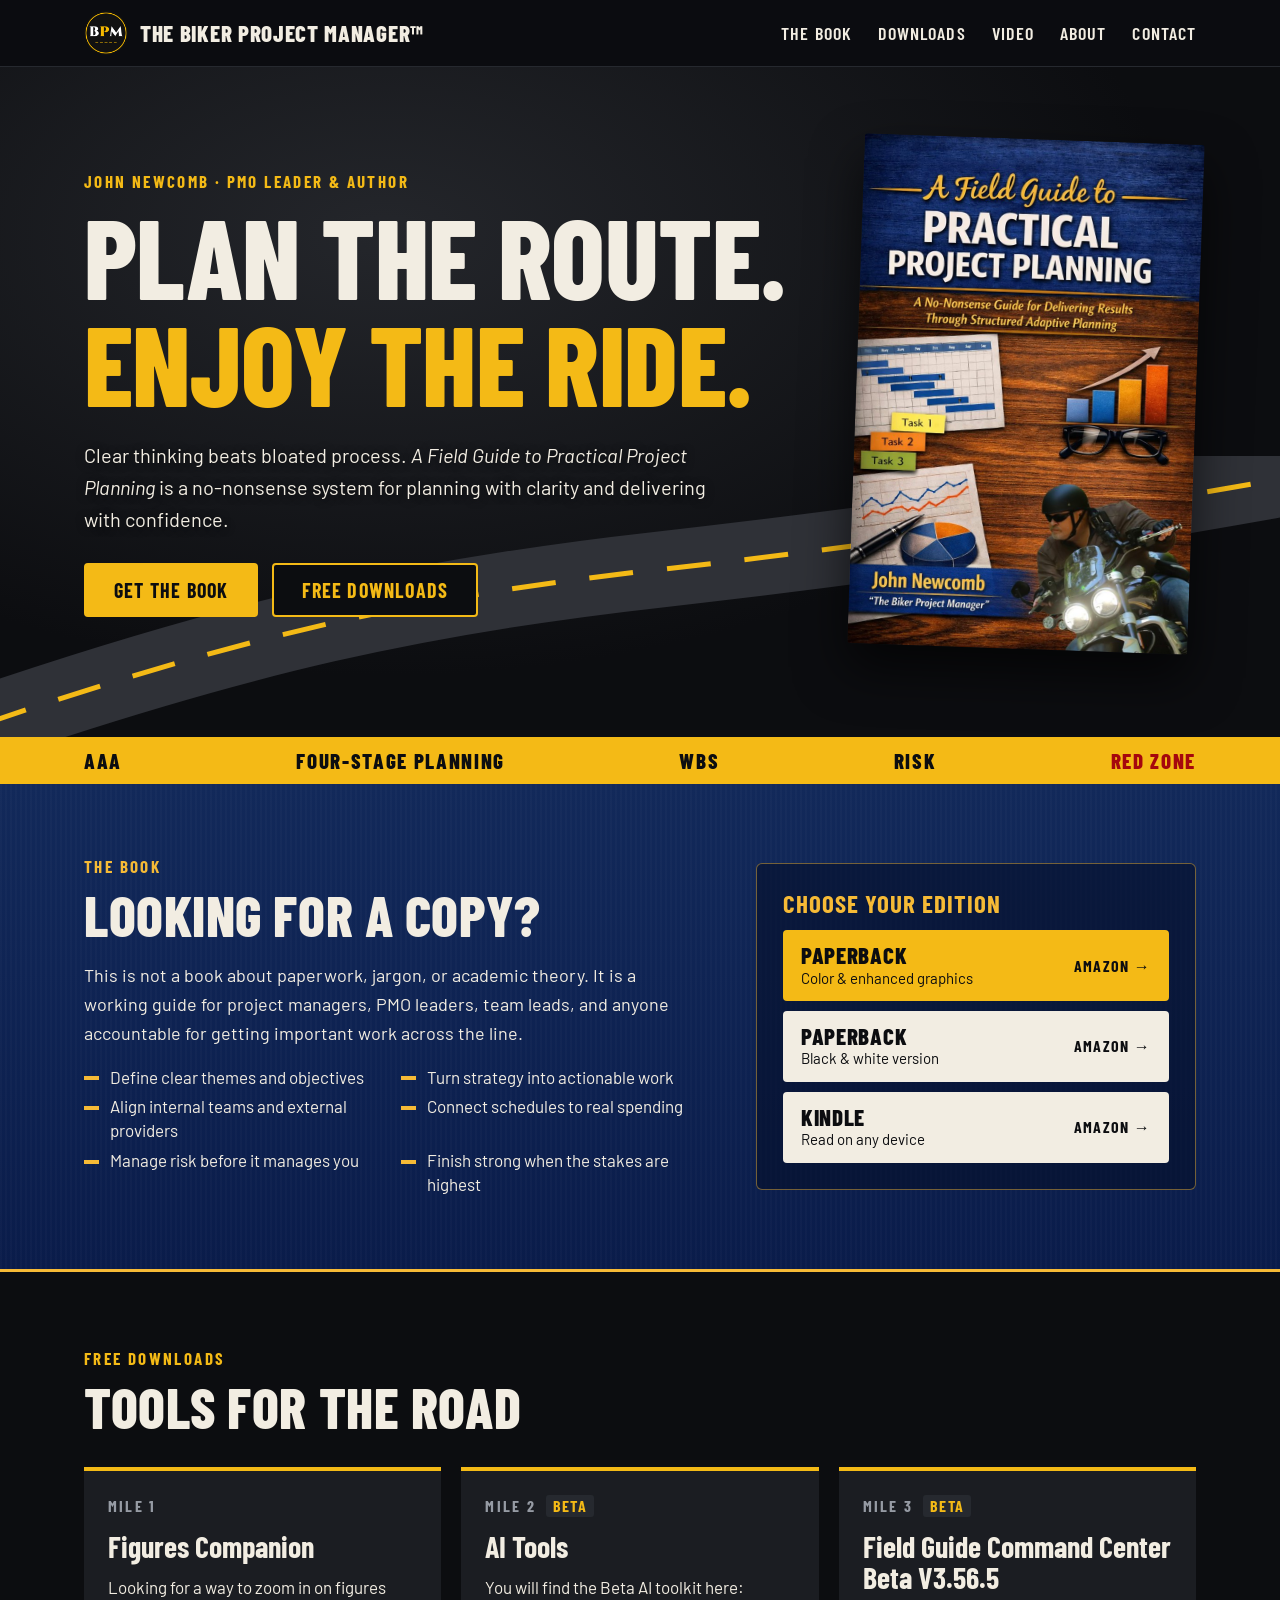
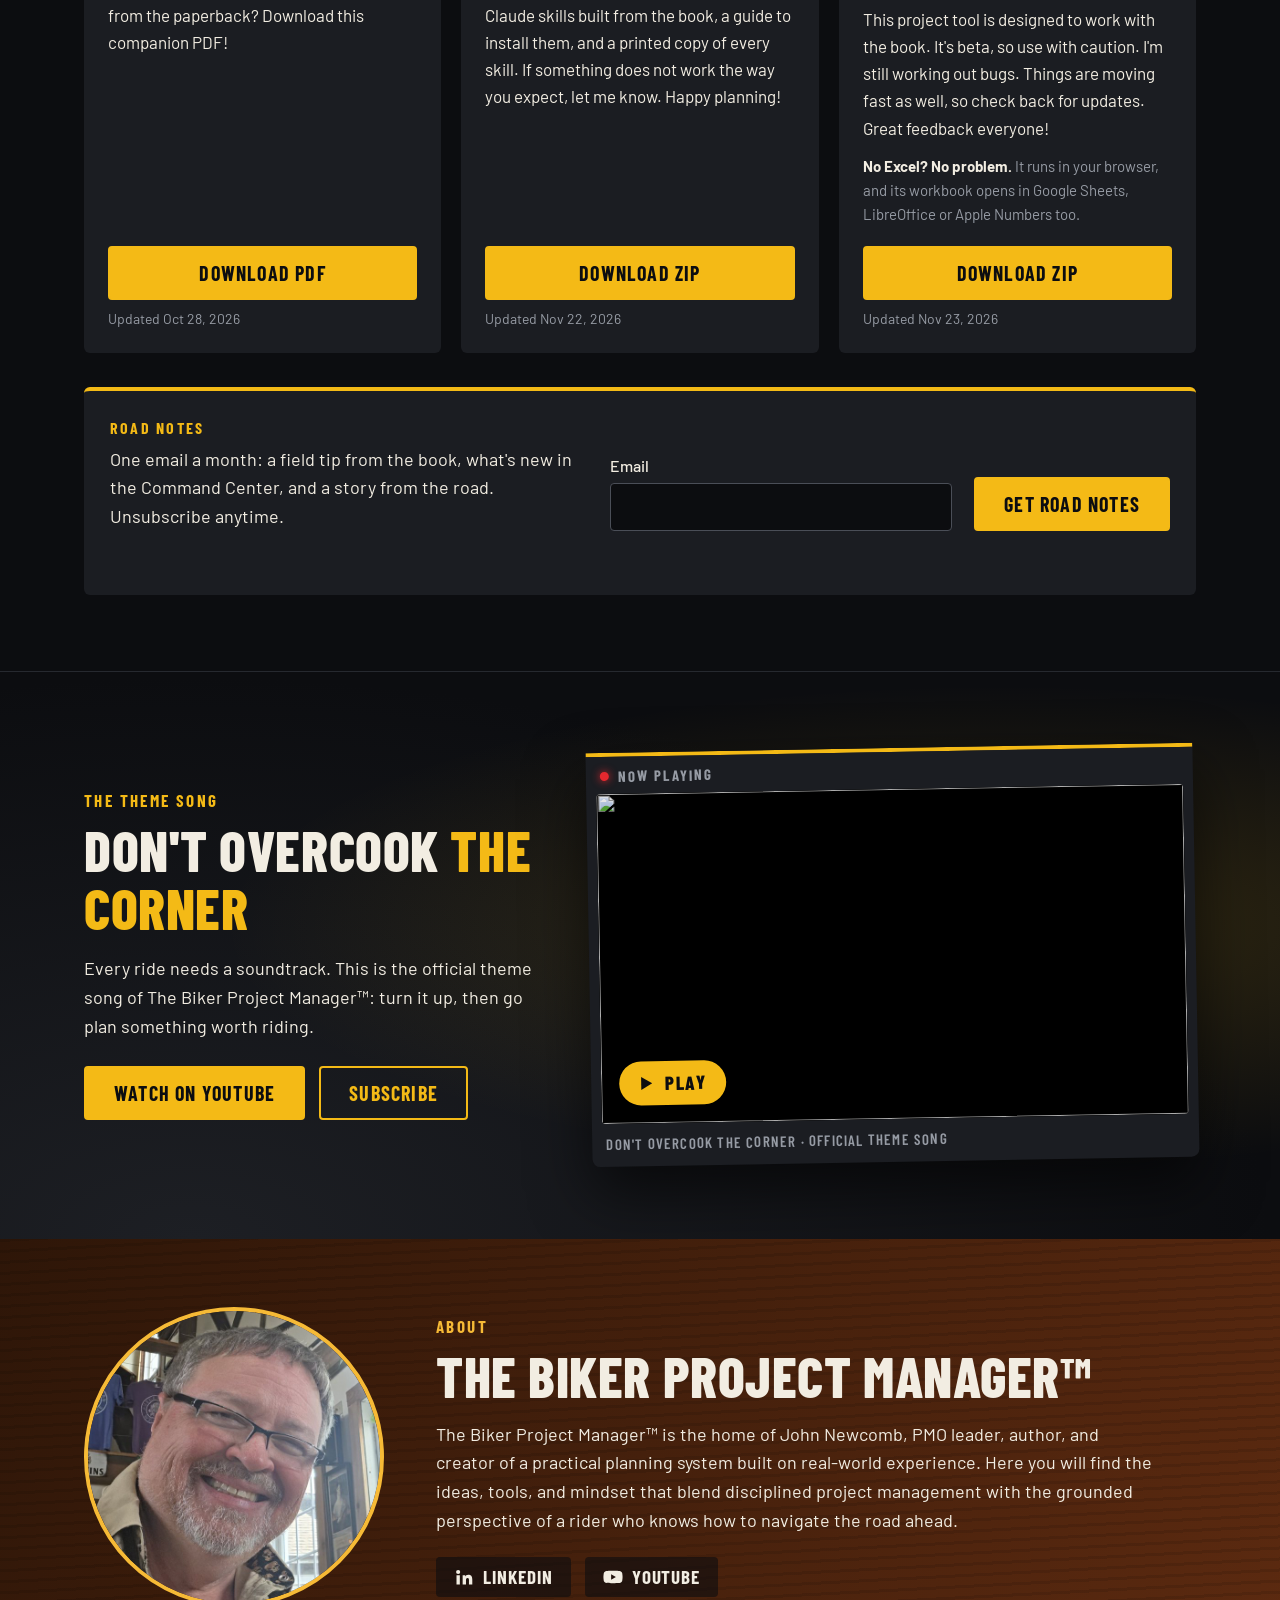
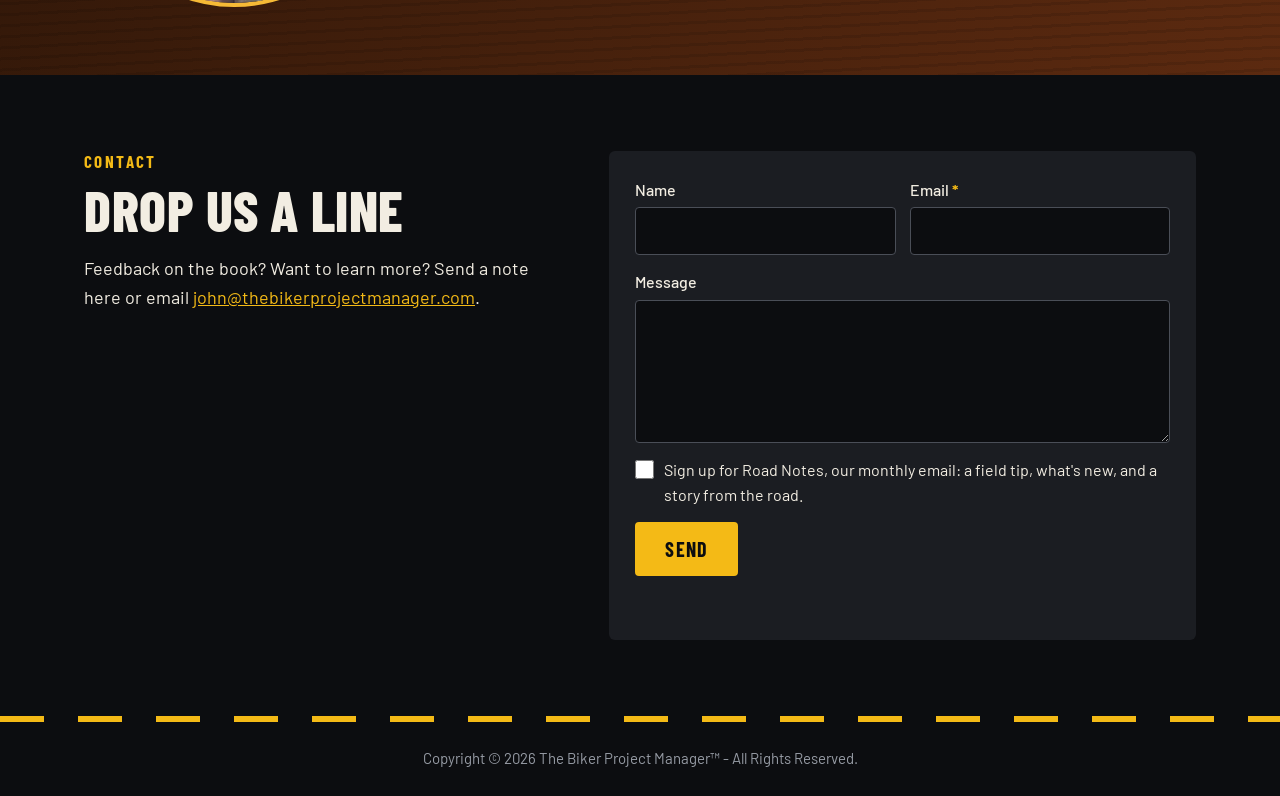
==== index.html @ f6a8d9a3 "Update downloads Nov 23, 2026" ====
<!doctype html>
<html lang="en">
<head>
<meta charset="utf-8">
<meta name="viewport" content="width=device-width, initial-scale=1">
<title>The Biker Project Manager™ | A Field Guide to Practical Project Planning</title>
<meta name="description" content="The home of John Newcomb, PMO leader and author of A Field Guide to Practical Project Planning. Get the book, the Figures Companion, the AI toolkit and the Field Guide Command Center.">
<meta name="author" content="John Newcomb">
<meta name="theme-color" content="#0C0D10">
<link rel="canonical" href="https://thebikerprojectmanager.com/">
<meta property="og:type" content="website">
<meta property="og:url" content="https://thebikerprojectmanager.com/">
<meta property="og:site_name" content="The Biker Project Manager™">
<meta property="og:title" content="The Biker Project Manager™">
<meta property="og:description" content="Plan the route. Enjoy the ride. Home of A Field Guide to Practical Project Planning by John Newcomb.">
<meta property="og:image" content="https://thebikerprojectmanager.com/images/social-share.jpg">
<meta name="twitter:card" content="summary_large_image">
<link rel="icon" type="image/png" href="images/favicon.png">
<link rel="apple-touch-icon" href="images/apple-touch-icon.png">
<link rel="preconnect" href="https://fonts.googleapis.com">
<link rel="preconnect" href="https://fonts.gstatic.com" crossorigin>
<link href="https://fonts.googleapis.com/css2?family=Barlow+Condensed:wght@600;700;800&family=Barlow:ital,wght@0,400;0,500;0,600;1,400&display=swap" rel="stylesheet">
<link rel="stylesheet" href="style.css?v=202611230647">
</head>
<body>

<header class="site-header">
  <div class="wrap header-row">
    <a class="brand" href="#top">
      <img src="images/logo.png" alt="" width="44" height="44">
      <span>The Biker Project Manager™</span>
    </a>
    <nav aria-label="Main">
      <a href="#book">The Book</a>
      <a href="#tools">Downloads</a>
      <a href="#video">Video</a>
      <a href="#about">About</a>
      <a href="#contact">Contact</a>
    </nav>
  </div>
</header>

<main id="top">

  <section class="hero">
    <svg class="hero-road" viewBox="0 0 1600 420" preserveAspectRatio="none" aria-hidden="true">
      <path class="road-bed" d="M-20 400 C 300 270, 520 210, 820 170 S 1340 90, 1620 30"/>
      <path class="road-line" d="M-20 400 C 300 270, 520 210, 820 170 S 1340 90, 1620 30"/>
    </svg>
    <div class="wrap hero-grid">
      <div class="hero-copy">
        <p class="eyebrow">John Newcomb &middot; PMO leader &amp; author</p>
        <h1>Plan the route.<br><span>Enjoy the ride.</span></h1>
        <p class="lede">Clear thinking beats bloated process. <em>A Field Guide to Practical Project Planning</em> is a no-nonsense system for planning with clarity and delivering with confidence.</p>
        <div class="hero-actions">
          <a class="btn btn-gold" href="#book">Get the book</a>
          <a class="btn btn-line" href="#tools">Free downloads</a>
        </div>
      </div>
      <a class="hero-cover" href="#book" aria-label="See buying options for the book">
        <img src="images/book-cover.jpg" alt="Cover of A Field Guide to Practical Project Planning by John Newcomb, The Biker Project Manager™" width="760" height="1140">
      </a>
    </div>
  </section>

  <div class="system-strip">
    <ul class="wrap">
      <li>AAA</li>
      <li>Four-Stage Planning</li>
      <li>WBS</li>
      <li>Risk</li>
      <li class="red">Red Zone</li>
    </ul>
  </div>

  <section class="book" id="book">
    <div class="wrap book-grid">
      <div class="book-copy">
        <p class="eyebrow">The book</p>
        <h2>Looking for a copy?</h2>
        <p>This is not a book about paperwork, jargon, or academic theory. It is a working guide for project managers, PMO leaders, team leads, and anyone accountable for getting important work across the line.</p>
        <ul class="ticks">
          <li>Define clear themes and objectives</li>
          <li>Turn strategy into actionable work</li>
          <li>Align internal teams and external providers</li>
          <li>Connect schedules to real spending</li>
          <li>Manage risk before it manages you</li>
          <li>Finish strong when the stakes are highest</li>
        </ul>
      </div>
      <div class="buy">
        <h3>Choose your edition</h3>
        <a class="buy-row buy-top" href="https://www.amazon.com/Field-Guide-Practical-Project-Planning/dp/B0H5YCXHP3/ref=monarch_sidesheet_title">
          <span><strong>Paperback</strong><small>Color &amp; enhanced graphics</small></span>
          <span class="go">Amazon</span>
        </a>
        <a class="buy-row" href="https://www.amazon.com/dp/B0H2WNT9S9/ref=sr_1_1?s=books&amp;sr=1-1">
          <span><strong>Paperback</strong><small>Black &amp; white version</small></span>
          <span class="go">Amazon</span>
        </a>
        <a class="buy-row" href="https://www.amazon.com/Field-Guide-Practical-Project-Planning-ebook/dp/B0H2WNT9S9/ref=monarch_sidesheet_title">
          <span><strong>Kindle</strong><small>Read on any device</small></span>
          <span class="go">Amazon</span>
        </a>
      </div>
    </div>
  </section>

  <section class="tools" id="tools">
    <div class="wrap">
      <p class="eyebrow">Free downloads</p>
      <h2>Tools for the road</h2>
      <div class="cards">

        <article class="card">
          <p class="marker">Mile 1</p>
          <h3>Figures Companion</h3>
          <p>Looking for a way to zoom in on figures from the paperback? Download this companion PDF!</p>
          <a class="btn btn-gold" href="downloads/Field_Guide_Figures_Companion.pdf" download>Download PDF</a>
          <p class="file" data-updated="figures"></p>
        </article>

        <article class="card">
          <p class="marker">Mile 2 <span>Beta</span></p>
          <h3>AI Tools</h3>
          <p>You will find the Beta AI toolkit here: Claude skills built from the book, a guide to install them, and a printed copy of every skill. If something does not work the way you expect, let me know. Happy planning!</p>
          <a class="btn btn-gold" href="downloads/Practical_Project_Planning_AI_Skills.zip" download>Download ZIP</a>
          <p class="file" data-updated="aiSkills"></p>
        </article>

        <article class="card">
          <p class="marker">Mile 3 <span>Beta</span></p>
          <h3>Field Guide Command Center <span class="cc-version"></span></h3>
          <p>This project tool is designed to work with the book. It's beta, so use with caution. I'm still working out bugs. Things are moving fast as well, so check back for updates. Great feedback everyone!</p>
          <p class="no-excel"><b>No Excel? No problem.</b> It runs in your browser, and its workbook opens in Google Sheets, LibreOffice or Apple Numbers too.</p>
          <a class="btn btn-gold" id="cc-download" href="downloads/Field_Guide_Command_Center.zip" download>Download ZIP</a>
          <p class="file" data-updated="commandCenter"></p>
        </article>

      </div>

      <form class="road-notes" id="road-notes" hidden>
        <div>
          <p class="marker">Road Notes</p>
          <p>One email a month: a field tip from the book, what's new in the Command Center, and a story from the road. Unsubscribe anytime.</p>
        </div>
        <label>Email <input type="email" name="email" autocomplete="email" maxlength="150" required></label>
        <input class="trap" type="checkbox" name="botcheck" tabindex="-1" autocomplete="off" aria-hidden="true">
        <button class="btn btn-gold" type="submit">Get Road Notes</button>
        <p class="form-status" role="status"></p>
      </form>
    </div>
  </section>

  <section class="theme" id="video">
    <div class="wrap theme-grid">
      <div class="theme-copy">
        <p class="eyebrow">The theme song</p>
        <h2>Don't overcook <span>the corner</span></h2>
        <p>Every ride needs a soundtrack. This is the official theme song of The Biker Project Manager™: turn it up, then go plan something worth riding.</p>
        <div class="theme-actions">
          <a class="btn btn-gold" href="https://youtu.be/zPj16lNymuA">Watch on YouTube</a>
          <a class="btn btn-line" href="https://www.youtube.com/@TheBikerProjectManager?sub_confirmation=1">Subscribe</a>
        </div>
      </div>
      <figure class="screen">
        <p class="screen-bar"><span class="rec" aria-hidden="true"></span>Now playing</p>
        <div class="video" id="theme-video">
          <button type="button" class="video-play" aria-label="Play Don't Overcook the Corner, the official theme song">
            <img src="https://i.ytimg.com/vi/zPj16lNymuA/maxresdefault.jpg" alt="" width="1280" height="720" loading="lazy">
            <span class="play" aria-hidden="true"><svg viewBox="0 0 24 24"><path d="M8 5.5v13l11-6.5z"/></svg>Play</span>
          </button>
        </div>
        <figcaption>Don't Overcook the Corner &middot; Official Theme Song</figcaption>
      </figure>
    </div>
  </section>

  <section class="about" id="about">
    <div class="wrap about-grid">
      <img src="images/john-newcomb.jpg" alt="John Newcomb" width="640" height="640" loading="lazy">
      <div>
        <p class="eyebrow">About</p>
        <h2>The Biker Project Manager™</h2>
        <p>The Biker Project Manager™ is the home of John Newcomb, PMO leader, author, and creator of a practical planning system built on real-world experience. Here you will find the ideas, tools, and mindset that blend disciplined project management with the grounded perspective of a rider who knows how to navigate the road ahead.</p>
        <div class="social">
          <a href="https://www.linkedin.com/in/johnnewcomb/">
            <svg viewBox="0 0 24 24" aria-hidden="true"><path d="M4.98 3.5a2.5 2.5 0 1 1 0 5 2.5 2.5 0 0 1 0-5ZM3 9.75h4V21H3V9.75Zm6.5 0h3.83v1.54h.05c.53-1 1.84-2.05 3.78-2.05 4.04 0 4.79 2.66 4.79 6.12V21h-4v-4.98c0-1.19-.02-2.72-1.66-2.72-1.66 0-1.91 1.3-1.91 2.63V21h-4V9.75Z"/></svg>
            LinkedIn
          </a>
          <a href="https://www.youtube.com/@TheBikerProjectManager">
            <svg viewBox="0 0 24 24" aria-hidden="true"><path d="M23 7.2a3 3 0 0 0-2.1-2.1C19 4.6 12 4.6 12 4.6s-7 0-8.9.5A3 3 0 0 0 1 7.2 31 31 0 0 0 .5 12 31 31 0 0 0 1 16.8a3 3 0 0 0 2.1 2.1c1.9.5 8.9.5 8.9.5s7 0 8.9-.5a3 3 0 0 0 2.1-2.1 31 31 0 0 0 .5-4.8 31 31 0 0 0-.5-4.8ZM9.75 15.3V8.7L15.5 12l-5.75 3.3Z"/></svg>
            YouTube
          </a>
        </div>
      </div>
    </div>
  </section>

  <section class="contact" id="contact">
    <div class="wrap contact-grid">
      <div>
        <p class="eyebrow">Contact</p>
        <h2>Drop us a line</h2>
        <p>Feedback on the book? Want to learn more? Send a note here or email <a href="mailto:john@thebikerprojectmanager.com">john@thebikerprojectmanager.com</a>.</p>
      </div>
      <form id="contact-form">
        <div class="field-pair">
          <label>Name <input type="text" name="name" autocomplete="name" maxlength="100"></label>
          <label>Email <b>*</b> <input type="email" name="email" autocomplete="email" maxlength="150" required></label>
        </div>
        <label>Message <textarea name="message" rows="5" maxlength="5000"></textarea></label>
        <label class="check"><input type="checkbox" name="subscribe" value="yes"> Sign up for Road Notes, our monthly email: a field tip, what's new, and a story from the road.</label>
        <input class="trap" type="checkbox" name="botcheck" tabindex="-1" autocomplete="off" aria-hidden="true">
        <button class="btn btn-gold" type="submit">Send</button>
        <p class="form-status" role="status"></p>
      </form>
    </div>
  </section>

</main>

<footer class="site-footer">
  <div class="dash" aria-hidden="true"></div>
  <div class="wrap">
    <p>Copyright &copy; 2026 The Biker Project Manager™ - All Rights Reserved.</p>
  </div>
</footer>

<script src="site-settings.js?v=202611230647"></script>
<script>
(function () {
  var site = window.SITE;

  // Fill versions and dates from site-settings.js, and bust browser caches on new releases.
  var cc = site.commandCenter;
  document.querySelector('.cc-version').textContent = 'Beta V' + cc.version;
  var link = document.getElementById('cc-download');
  link.href += '?v=' + cc.version;
  link.setAttribute('download', 'Field_Guide_Command_Center Beta ' + cc.version + '.zip');
  document.querySelectorAll('[data-updated]').forEach(function (el) {
    el.textContent = 'Updated ' + site[el.getAttribute('data-updated')].updated;
  });
  document.querySelectorAll('a[href^="downloads/"]:not(#cc-download)').forEach(function (a) {
    a.href += '?v=' + encodeURIComponent(site[a.href.indexOf('Figures') > -1 ? 'figures' : 'aiSkills'].updated);
  });

  // The theme song loads from YouTube only when someone presses play: a faster page, and no YouTube cookies until then.
  var play = document.querySelector('.video-play');
  play.addEventListener('click', function () {
    var f = document.createElement('iframe');
    f.src = 'https://www.youtube-nocookie.com/embed/zPj16lNymuA?autoplay=1&rel=0';
    f.title = "Don't Overcook the Corner (Official Theme Song)";
    f.allow = 'accelerometer; autoplay; clipboard-write; encrypted-media; gyroscope; picture-in-picture; web-share';
    f.referrerPolicy = 'strict-origin-when-cross-origin';
    f.allowFullscreen = true;
    play.replaceWith(f);
    f.focus();
  });

  var form = document.getElementById('contact-form');
  var status = form.querySelector('.form-status');
  var button = form.querySelector('button');
  var fallback = 'That did not go through. Please email john@thebikerprojectmanager.com instead.';

  function show(text, kind, where) {
    var s = where || status;
    s.textContent = text;
    s.className = 'form-status ' + kind;
  }

  // A note to John through Web3Forms.
  function web3(fields) {
    fields.access_key = site.formKey;
    fields.from_name = 'The Biker Project Manager™ website';
    return fetch('https://api.web3forms.com/submit', {
      method: 'POST',
      headers: { 'Content-Type': 'application/json', 'Accept': 'application/json' },
      body: JSON.stringify(fields)
    })
      .then(function (r) { return r.json(); })
      .then(function (data) { if (!data.success) { throw new Error(); } });
  }

  // Road Notes: adds the address to the Kit form, which sends its own confirm-your-email message (double opt-in).
  function kit(email, name) {
    var body = new FormData();
    body.append('email_address', email);
    if (name) { body.append('first_name', name); }
    return fetch('https://app.kit.com/forms/' + encodeURIComponent(site.kitFormId) + '/subscriptions', {
      method: 'POST', headers: { 'Accept': 'application/json' }, body: body
    })
      .then(function (r) { return r.json(); })
      // Kit answers 200 even when it turns an address down; its verdict is in the reply
      .then(function (data) { if (!data || data.status !== 'success') { throw new Error(); } });
  }

  // The Road Notes box shows once Kit is set up. If Kit cannot be reached, the sign-up still reaches John by email.
  var notes = document.getElementById('road-notes');
  if (site.kitFormId) {
    notes.hidden = false;
    notes.addEventListener('submit', function (e) {
      e.preventDefault();
      var f = notes.elements, st = notes.querySelector('.form-status'), b = notes.querySelector('button');
      if (f.botcheck.checked) { return; }
      b.disabled = true;
      show('Signing you up...', '', st);
      kit(f.email.value)
        .catch(function () { return web3({ subject: 'Website: Road Notes signup (Kit did not answer)', email: f.email.value, email_list: 'YES, add me', botcheck: false }); })
        .then(function () { show('Almost there: check your inbox to confirm.', 'good', st); notes.reset(); })
        .catch(function () { show(fallback, 'bad', st); })
        .then(function () { b.disabled = false; });
    });
  }

  form.addEventListener('submit', function (e) {
    e.preventDefault();
    var f = form.elements;
    if (!f.message.value.trim() && !f.subscribe.checked) {
      show('Please add a message or tick the email list box.', 'bad');
      return;
    }
    if (!site.formKey) { show(fallback, 'bad'); return; }
    button.disabled = true;
    show('Sending...', '');
    var list = f.subscribe.checked && site.kitFormId && !f.botcheck.checked,
      joined = list ? kit(f.email.value, f.name.value).then(function () { return true; }, function () { return false; }) : Promise.resolve(false);
    joined
      .then(function (inKit) {
        return web3({
          subject: f.subscribe.checked ? 'Website: email list signup' : 'Website: contact form',
          name: f.name.value,
          email: f.email.value,
          email_list: !f.subscribe.checked ? 'No' : inKit ? 'YES, added to Road Notes in Kit (waiting on their confirm)' : 'YES, add me',
          message: f.message.value,
          botcheck: f.botcheck.checked
        }).then(function () { return inKit; });
      })
      .then(function (inKit) {
        show(inKit ? 'Thanks! Your note is on its way. Check your inbox to confirm Road Notes.' : 'Thanks! Your note is on its way.', 'good');
        form.reset();
      })
      .catch(function () { show(fallback, 'bad'); })
      .then(function () { button.disabled = false; });
  });
})();
</script>
</body>
</html>
---- style.css ----
/* The Biker Project Manager. Brand colors live here; change them in one place. */
:root {
  --bg: #0C0D10;
  --panel: #1B1D22;
  --panel-up: #26292F;
  --gold: #F4BA16;
  --cream: #F2EDE2;
  --muted: #969BA4;
  --red: #E4282E;
  --navy: #12295A;
  --navy-deep: #0A1C4A;
  --script-gold: #F6BA36;
  --wood: #5C2A10;
  --wood-deep: #2E1608;
  --head: "Barlow Condensed", "Arial Narrow", Arial, sans-serif;
  --body: "Barlow", Arial, sans-serif;
}

* { box-sizing: border-box; }
html { scroll-behavior: smooth; scroll-padding-top: 76px; }
body { margin: 0; background: var(--bg); color: var(--cream); font: 400 18px/1.6 var(--body); }
img { display: block; max-width: 100%; height: auto; }
a { color: var(--gold); }
.wrap { width: min(1160px, 100%); margin: 0 auto; padding: 0 24px; }

h1, h2, h3 { font-family: var(--head); line-height: 1.05; margin: 0; }
h2 { font-size: clamp(38px, 5vw, 56px); font-weight: 800; text-transform: uppercase; letter-spacing: .01em; }
h3 { font-weight: 700; }
.eyebrow { margin: 0 0 10px; color: var(--gold); font: 700 17px/1.2 var(--head); letter-spacing: .14em; text-transform: uppercase; }

.btn {
  display: inline-block; padding: 13px 28px; border: 2px solid var(--gold); border-radius: 4px;
  font: 700 20px/1.2 var(--head); letter-spacing: .06em; text-transform: uppercase; text-decoration: none; cursor: pointer;
}
.btn-gold { background: var(--gold); color: #0C0D10; }
.btn-gold:hover { background: var(--cream); border-color: var(--cream); }
.btn-gold:disabled { opacity: .6; cursor: default; }
.btn-line { background: transparent; color: var(--gold); }
.btn-line:hover { background: var(--gold); color: #0C0D10; }
:focus-visible { outline: 3px solid var(--cream); outline-offset: 2px; }

/* Header */
.site-header { position: sticky; top: 0; z-index: 10; background: rgba(12, 13, 16, .94); border-bottom: 1px solid var(--panel-up); }
.header-row { display: flex; align-items: center; justify-content: space-between; gap: 16px; min-height: 66px; }
.brand { display: flex; align-items: center; gap: 12px; color: var(--cream); text-decoration: none; font: 800 23px/1 var(--head); letter-spacing: .03em; text-transform: uppercase; }
.brand img { width: 44px; height: 44px; border-radius: 50%; }
.site-header nav { display: flex; gap: 26px; }
.site-header nav a { color: var(--cream); text-decoration: none; font: 600 18px/1 var(--head); letter-spacing: .06em; text-transform: uppercase; }
.site-header nav a:hover { color: var(--gold); }

/* Hero */
.hero { position: relative; overflow: hidden; background: radial-gradient(ellipse at 30% 25%, #24262B 0%, var(--bg) 62%); }
.hero-road { position: absolute; left: 0; right: 0; bottom: 0; width: 100%; height: 42%; }
.road-bed { fill: none; stroke: #2F3137; stroke-width: 76; vector-effect: non-scaling-stroke; }
.road-line { fill: none; stroke: var(--gold); stroke-width: 5; stroke-dasharray: 44 34; vector-effect: non-scaling-stroke; }
.hero-grid { position: relative; display: grid; grid-template-columns: 1fr 340px; gap: 56px; align-items: center; padding-top: 72px; padding-bottom: 88px; }
.hero h1 { font-size: clamp(60px, 9vw, 112px); font-weight: 800; text-transform: uppercase; letter-spacing: -.005em; line-height: .96; }
.hero h1 span { color: var(--gold); }
.lede { max-width: 33em; margin: 22px 0 28px; font-size: 20px; text-shadow: 0 1px 8px var(--bg); }
.hero-actions { display: flex; flex-wrap: wrap; gap: 14px; }
.hero-actions .btn-line { background: var(--bg); }
.hero-actions .btn-line:hover { background: var(--gold); }
.hero-cover { display: block; transform: rotate(2deg); transition: transform .2s; }
.hero-cover:hover { transform: rotate(0); }
.hero-cover img { border-radius: 3px; box-shadow: 0 24px 50px rgba(0, 0, 0, .65); }

/* System strip */
.system-strip { background: var(--gold); color: #0C0D10; }
.system-strip ul { display: flex; flex-wrap: wrap; justify-content: space-between; gap: 6px 24px; margin: 0 auto; padding-top: 12px; padding-bottom: 12px; list-style: none; font: 800 21px/1.1 var(--head); letter-spacing: .08em; text-transform: uppercase; }
.system-strip .red { color: #A5070D; }

/* Book: navy comes from the cover and stays in this section */
.book {
  background:
    repeating-linear-gradient(90deg, rgba(255, 255, 255, .018) 0 2px, transparent 2px 5px),
    linear-gradient(180deg, var(--navy) 0%, var(--navy-deep) 100%);
  border-bottom: 3px solid var(--script-gold);
}
.book .eyebrow { color: var(--script-gold); }
.book-grid { display: grid; grid-template-columns: 1fr 440px; gap: 64px; align-items: center; padding-top: 72px; padding-bottom: 72px; }
.book-copy p:not(.eyebrow) { margin: 16px 0 18px; }
.ticks { display: grid; grid-template-columns: 1fr 1fr; gap: 6px 26px; margin: 0; padding: 0; list-style: none; }
.ticks li { position: relative; padding-left: 26px; font-size: 17px; line-height: 1.4; }
.ticks li::before { content: ""; position: absolute; left: 0; top: .62em; width: 15px; height: 4px; background: var(--script-gold); }
.buy { padding: 26px; background: rgba(6, 15, 42, .6); border: 1px solid rgba(246, 186, 54, .45); border-radius: 6px; }
.buy h3 { margin-bottom: 14px; color: var(--script-gold); font-size: 25px; text-transform: uppercase; letter-spacing: .04em; }
.buy-row { display: flex; align-items: center; justify-content: space-between; gap: 14px; padding: 13px 18px; border-radius: 4px; background: var(--cream); color: #0C0D10; text-decoration: none; }
.buy-row + .buy-row { margin-top: 10px; }
.buy-row:hover { background: #fff; }
.buy-row.buy-top { background: var(--gold); }
.buy-row.buy-top:hover { background: var(--cream); }
.buy-row strong { display: block; font: 800 23px/1.1 var(--head); letter-spacing: .03em; text-transform: uppercase; }
.buy-row small { display: block; font-size: 15px; line-height: 1.3; }
.buy-row .go { flex: none; font: 700 16px/1 var(--head); letter-spacing: .08em; text-transform: uppercase; }
.buy-row .go::after { content: " \2192"; }

/* Downloads: mile-marker cards */
.tools { padding: 76px 0; }
.cards { display: grid; grid-template-columns: repeat(3, 1fr); gap: 20px; margin-top: 30px; }
.card { display: flex; flex-direction: column; padding: 24px; background: var(--panel); border-top: 4px solid var(--gold); border-radius: 0 0 6px 6px; }
.marker { display: flex; align-items: center; gap: 10px; min-height: 22px; margin: 0 0 14px; color: var(--muted); font: 700 16px/1 var(--head); letter-spacing: .14em; text-transform: uppercase; }
.marker span { padding: 3px 7px; background: var(--panel-up); color: var(--gold); letter-spacing: .08em; border-radius: 3px; }
.card h3 { font-size: 30px; }
.card > p:not(.marker):not(.file) { flex: 1; margin: 12px 0 20px; font-size: 17px; }
.card .btn { text-align: center; }
/* the No Excel note sits under the Command Center blurb, quieter than it */
.card > p.no-excel:not(.marker):not(.file) { flex: none; margin: -8px 0 20px; color: var(--muted); font-size: 15px; }
.no-excel b { color: var(--cream); }
.file { margin: 10px 0 0; color: var(--muted); font-size: 14px; line-height: 1.35; overflow-wrap: anywhere; }

/* Theme song: a stage-lit band with the video in a gold-framed screen */
.theme {
  position: relative; overflow: hidden; border-top: 1px solid var(--panel-up);
  background: radial-gradient(ellipse at 78% 45%, rgba(244, 186, 22, .16) 0%, transparent 55%), radial-gradient(ellipse at 15% 100%, #1D1F24 0%, var(--bg) 70%);
}
.theme-grid { display: grid; grid-template-columns: 1fr 1.35fr; gap: 56px; align-items: center; padding-top: 76px; padding-bottom: 76px; }
.theme h2 span { color: var(--gold); }
.theme-copy p:not(.eyebrow) { margin: 16px 0 26px; max-width: 30em; }
.theme-actions { display: flex; flex-wrap: wrap; gap: 14px; }
.screen { margin: 0; padding: 10px 10px 0; background: var(--panel); border-top: 4px solid var(--gold); border-radius: 0 0 8px 8px; box-shadow: 0 26px 60px rgba(0, 0, 0, .6); transform: rotate(-1deg); transition: transform .2s; }
.screen:hover, .screen:focus-within { transform: rotate(0); }
.screen-bar { display: flex; align-items: center; gap: 9px; margin: 2px 4px 10px; color: var(--muted); font: 700 15px/1 var(--head); letter-spacing: .14em; text-transform: uppercase; }
.rec { width: 9px; height: 9px; border-radius: 50%; background: var(--red); box-shadow: 0 0 8px var(--red); }
.video { position: relative; aspect-ratio: 16 / 9; overflow: hidden; background: #000; border-radius: 4px; }
.video iframe, .video-play { position: absolute; inset: 0; width: 100%; height: 100%; border: 0; }
.video-play { display: block; padding: 0; background: #000; cursor: pointer; }
.video-play img { width: 100%; height: 100%; object-fit: cover; opacity: .9; transition: opacity .2s, transform .4s; }
.video-play:hover img { opacity: 1; transform: scale(1.02); }
.play { position: absolute; left: 18px; bottom: 18px; display: inline-flex; align-items: center; gap: 8px; padding: 10px 20px 10px 14px; background: var(--gold); color: #0C0D10; border-radius: 40px; box-shadow: 0 8px 26px rgba(0, 0, 0, .55); font: 800 19px/1 var(--head); letter-spacing: .08em; text-transform: uppercase; transition: transform .2s, background .2s; }
.play svg { width: 24px; height: 24px; fill: #0C0D10; }
.video-play:hover .play, .video-play:focus-visible .play { transform: scale(1.08); background: var(--cream); }
.screen figcaption { padding: 11px 4px 13px; color: var(--muted); font: 600 15px/1.3 var(--head); letter-spacing: .08em; text-transform: uppercase; }

/* About: wood comes from the cover and stays in this section */
.about { background: repeating-linear-gradient(177deg, rgba(0, 0, 0, .1) 0 3px, transparent 3px 11px), linear-gradient(120deg, var(--wood-deep), var(--wood)); }
.about-grid { display: grid; grid-template-columns: 300px 1fr; gap: 52px; align-items: center; padding-top: 68px; padding-bottom: 68px; }
.about img { width: 300px; height: 300px; object-fit: cover; border: 4px solid var(--script-gold); border-radius: 50%; }
.about .eyebrow { color: var(--script-gold); }
.about p:not(.eyebrow) { margin: 14px 0 22px; max-width: 40em; }
.social { display: flex; flex-wrap: wrap; gap: 14px; }
.social a { display: inline-flex; align-items: center; gap: 9px; padding: 10px 18px; background: rgba(12, 13, 16, .6); color: var(--cream); border-radius: 4px; text-decoration: none; font: 700 19px/1 var(--head); letter-spacing: .05em; text-transform: uppercase; }
.social a:hover { background: var(--bg); color: var(--gold); }
.social svg { width: 20px; height: 20px; fill: currentColor; }

/* Contact */
.contact { padding: 76px 0; }
.contact-grid { display: grid; grid-template-columns: 1fr 1.25fr; gap: 56px; }
.contact-grid p:not(.eyebrow):not(.form-status) { margin: 14px 0 0; overflow-wrap: anywhere; }
form { display: grid; gap: 14px; padding: 26px; background: var(--panel); border-radius: 6px; }
.field-pair { display: grid; grid-template-columns: 1fr 1fr; gap: 14px; }
form label { display: block; font-size: 16px; font-weight: 500; }
form b { color: var(--gold); }
input[type="text"], input[type="email"], textarea {
  display: block; width: 100%; margin-top: 5px; padding: 11px 12px; border: 1px solid #4A4E57; border-radius: 4px;
  background: var(--bg); color: var(--cream); font: 400 17px/1.4 var(--body);
}
textarea { resize: vertical; }
input:focus, textarea:focus { outline: 2px solid var(--gold); border-color: var(--gold); }
.check { display: flex; gap: 10px; align-items: flex-start; font-weight: 400; }
.check input { flex: none; width: 19px; height: 19px; margin: 3px 0 0; accent-color: var(--gold); }
.trap { position: absolute; left: -9999px; }
form .btn { justify-self: start; }
.form-status { min-height: 1.5em; margin: 0; font-size: 16px; }
.form-status.good { color: var(--gold); }
.form-status.bad { color: #FF8A8D; }

/* Road Notes, the monthly email: one line under the download cards */
.road-notes { grid-template-columns: 1.4fr 1fr auto; align-items: end; gap: 14px 22px; margin-top: 34px; border-top: 4px solid var(--gold); }
.road-notes[hidden] { display: none; }
.road-notes .marker { margin-bottom: 6px; color: var(--gold); }
.road-notes div p:last-child { margin: 0; }
.road-notes .form-status { grid-column: 1 / -1; }
@media (max-width: 760px) { .road-notes { grid-template-columns: 1fr; } }

/* Footer */
.site-footer { padding: 0 0 26px; color: var(--muted); font-size: 15px; text-align: center; }
.site-footer p { margin: 0; }
.dash { height: 6px; margin-bottom: 24px; background: repeating-linear-gradient(90deg, var(--gold) 0 44px, transparent 44px 78px); }

/* Tablet */
@media (max-width: 960px) {
  .hero-grid { grid-template-columns: 1fr 240px; gap: 32px; }
  .book-grid, .contact-grid, .theme-grid { grid-template-columns: 1fr; gap: 36px; }
  .screen { transform: none; }
  .cards { grid-template-columns: 1fr; }
}

/* Phone */
@media (max-width: 680px) {
  html { scroll-padding-top: 0; }
  body { font-size: 17px; }
  .wrap { padding: 0 16px; }
  .site-header { position: static; }
  .header-row { flex-direction: column; align-items: flex-start; gap: 10px; padding-top: 10px; padding-bottom: 12px; }
  .site-header nav { width: 100%; justify-content: space-between; gap: 8px; }
  .site-header nav a { font-size: 16px; letter-spacing: .04em; white-space: nowrap; }
  .hero-grid { grid-template-columns: 1fr; gap: 36px; padding-top: 40px; padding-bottom: 56px; }
  .hero-cover { width: 200px; margin: 0 auto; }
  .hero-road { height: 26%; }
  .lede { font-size: 18px; }
  .system-strip ul { justify-content: center; font-size: 18px; }
  .ticks { grid-template-columns: 1fr; }
  .buy { padding: 18px; }
  .about-grid { grid-template-columns: 1fr; gap: 26px; justify-items: center; padding-top: 52px; padding-bottom: 52px; }
  .about img { width: 200px; height: 200px; }
  .field-pair { grid-template-columns: 1fr; }
  form { padding: 18px; }
  .book-grid, .tools, .contact, .theme-grid { padding-top: 52px; padding-bottom: 52px; }
  .play { left: 12px; bottom: 12px; padding: 8px 16px 8px 11px; font-size: 16px; }
  .play svg { width: 19px; height: 19px; }
}
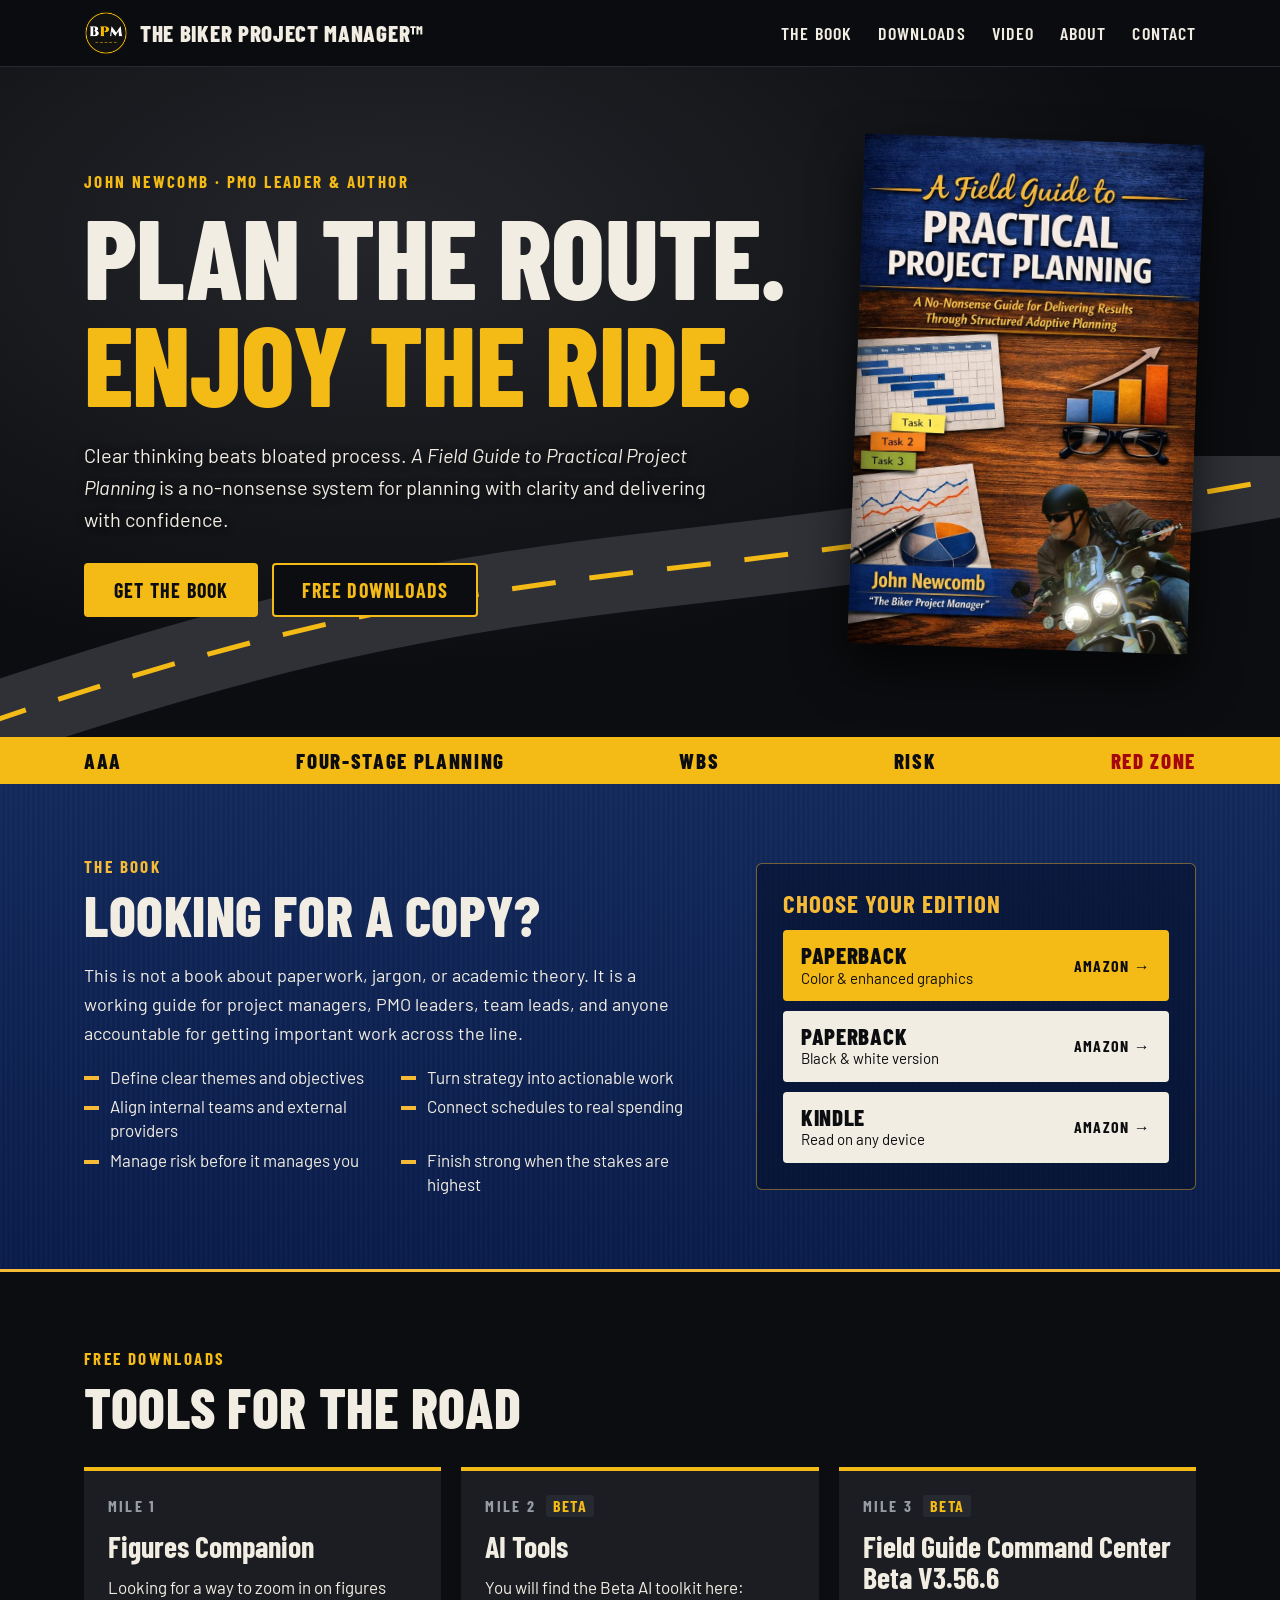
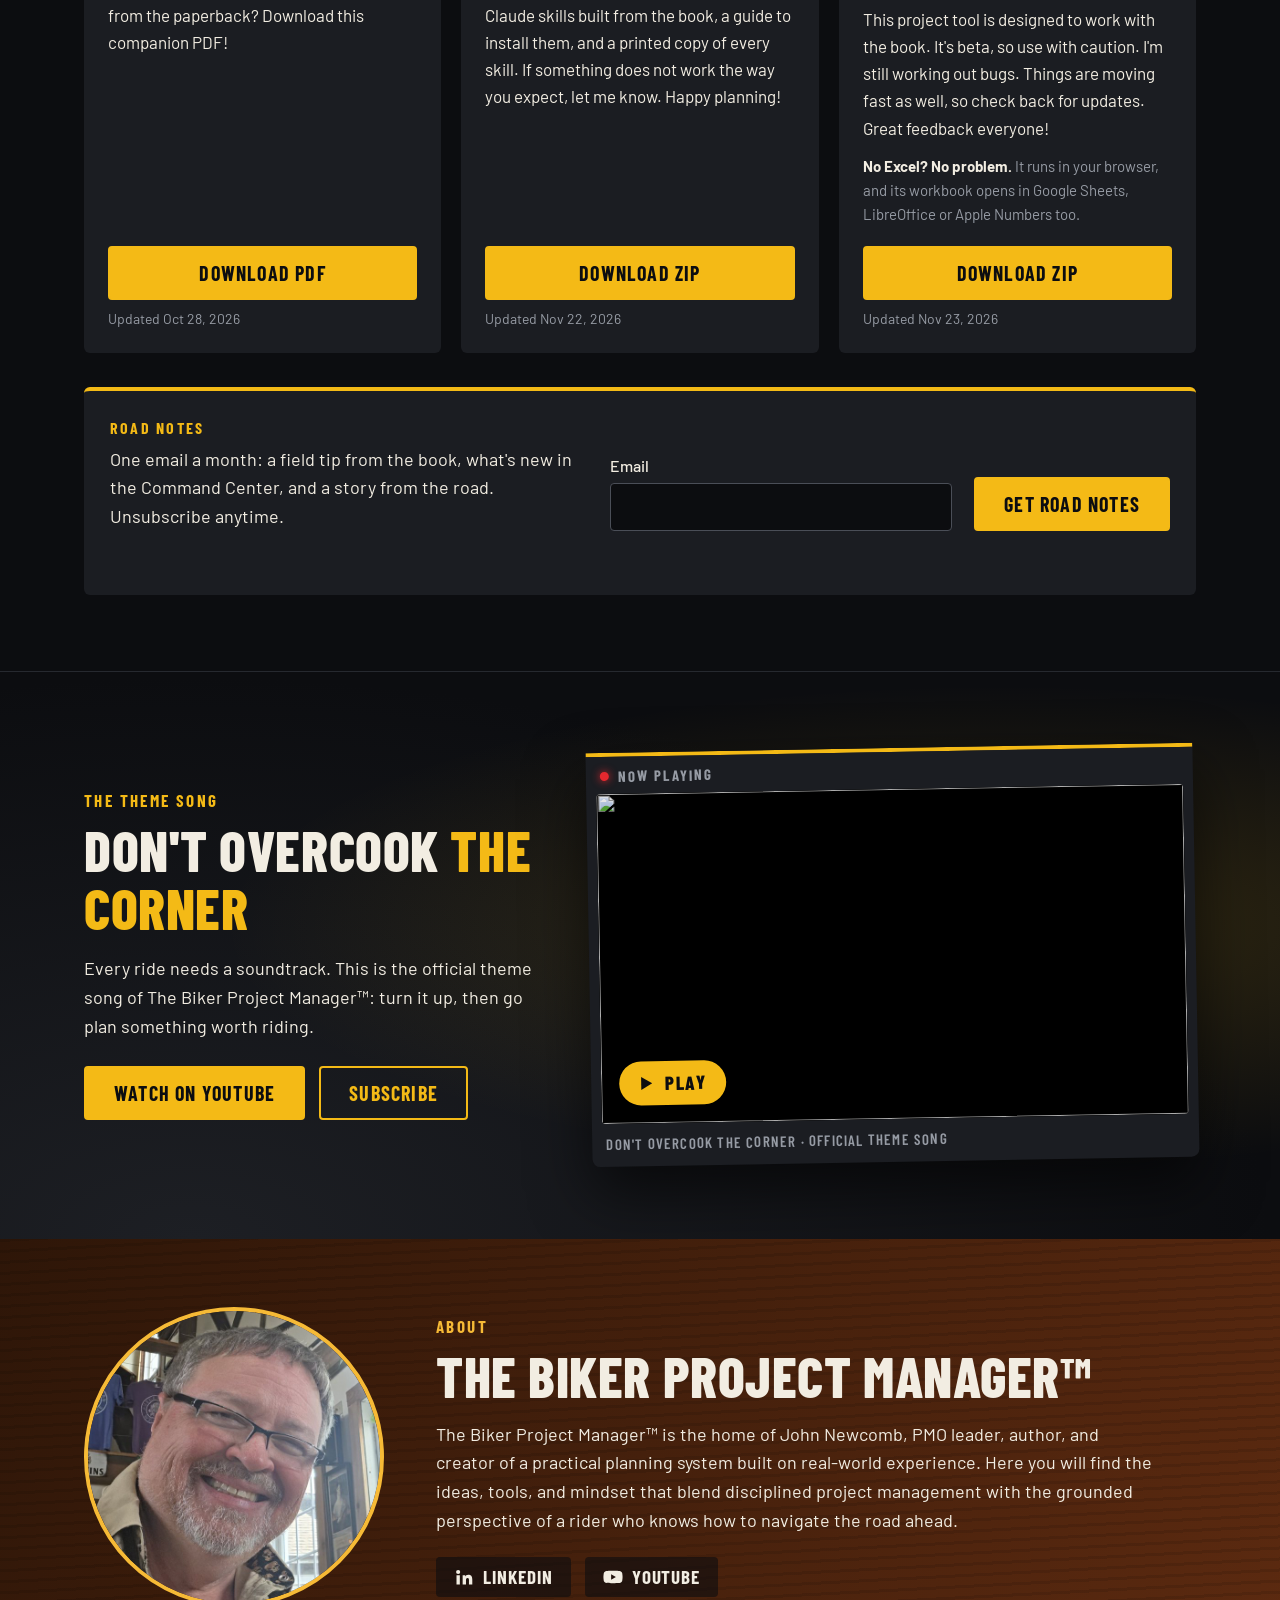
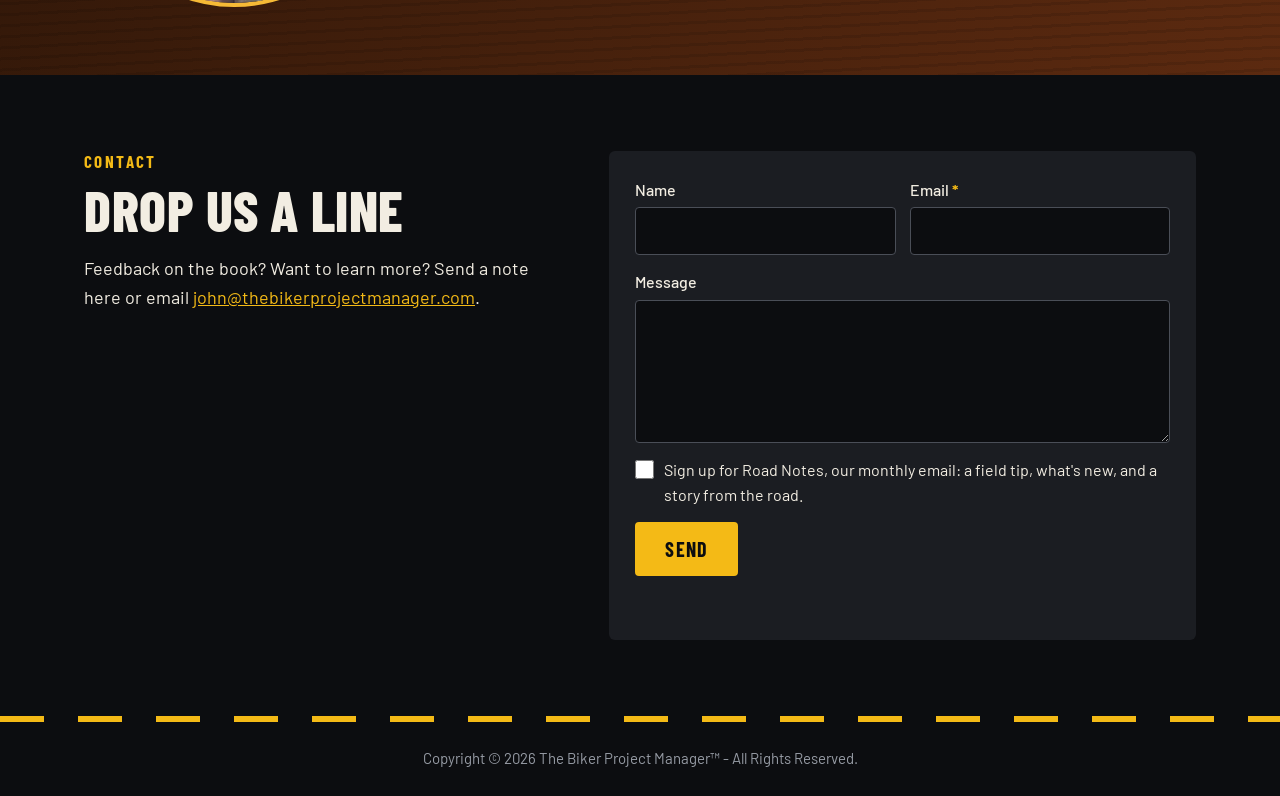
==== commit 99337e37: "Update downloads Nov 23, 2026" ====
--- a/index.html
+++ b/index.html
@@ -20,7 +20,7 @@
 <link rel="preconnect" href="https://fonts.googleapis.com">
 <link rel="preconnect" href="https://fonts.gstatic.com" crossorigin>
 <link href="https://fonts.googleapis.com/css2?family=Barlow+Condensed:wght@600;700;800&family=Barlow:ital,wght@0,400;0,500;0,600;1,400&display=swap" rel="stylesheet">
-<link rel="stylesheet" href="style.css?v=202611230647">
+<link rel="stylesheet" href="style.css?v=202611230837">
 </head>
 <body>
 
@@ -227,7 +227,7 @@
   </div>
 </footer>
 
-<script src="site-settings.js?v=202611230647"></script>
+<script src="site-settings.js?v=202611230837"></script>
 <script>
 (function () {
   var site = window.SITE;
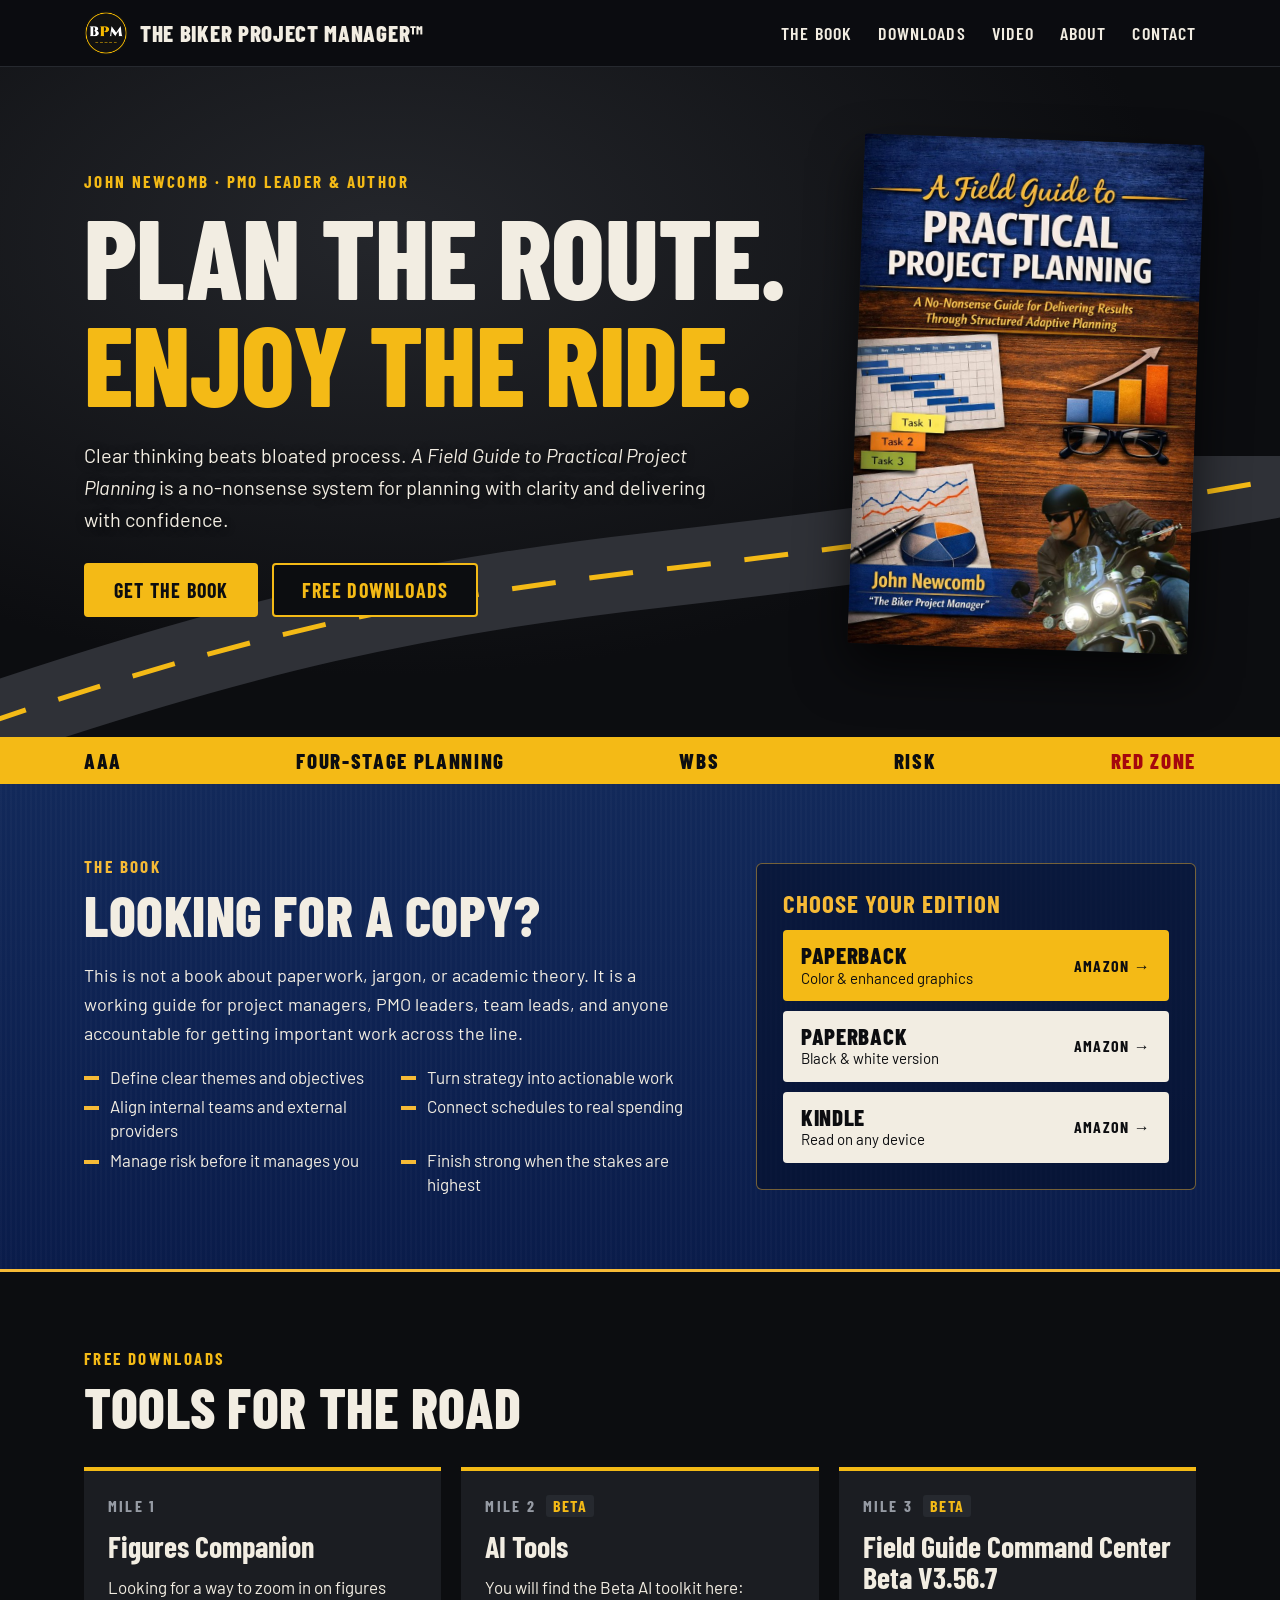
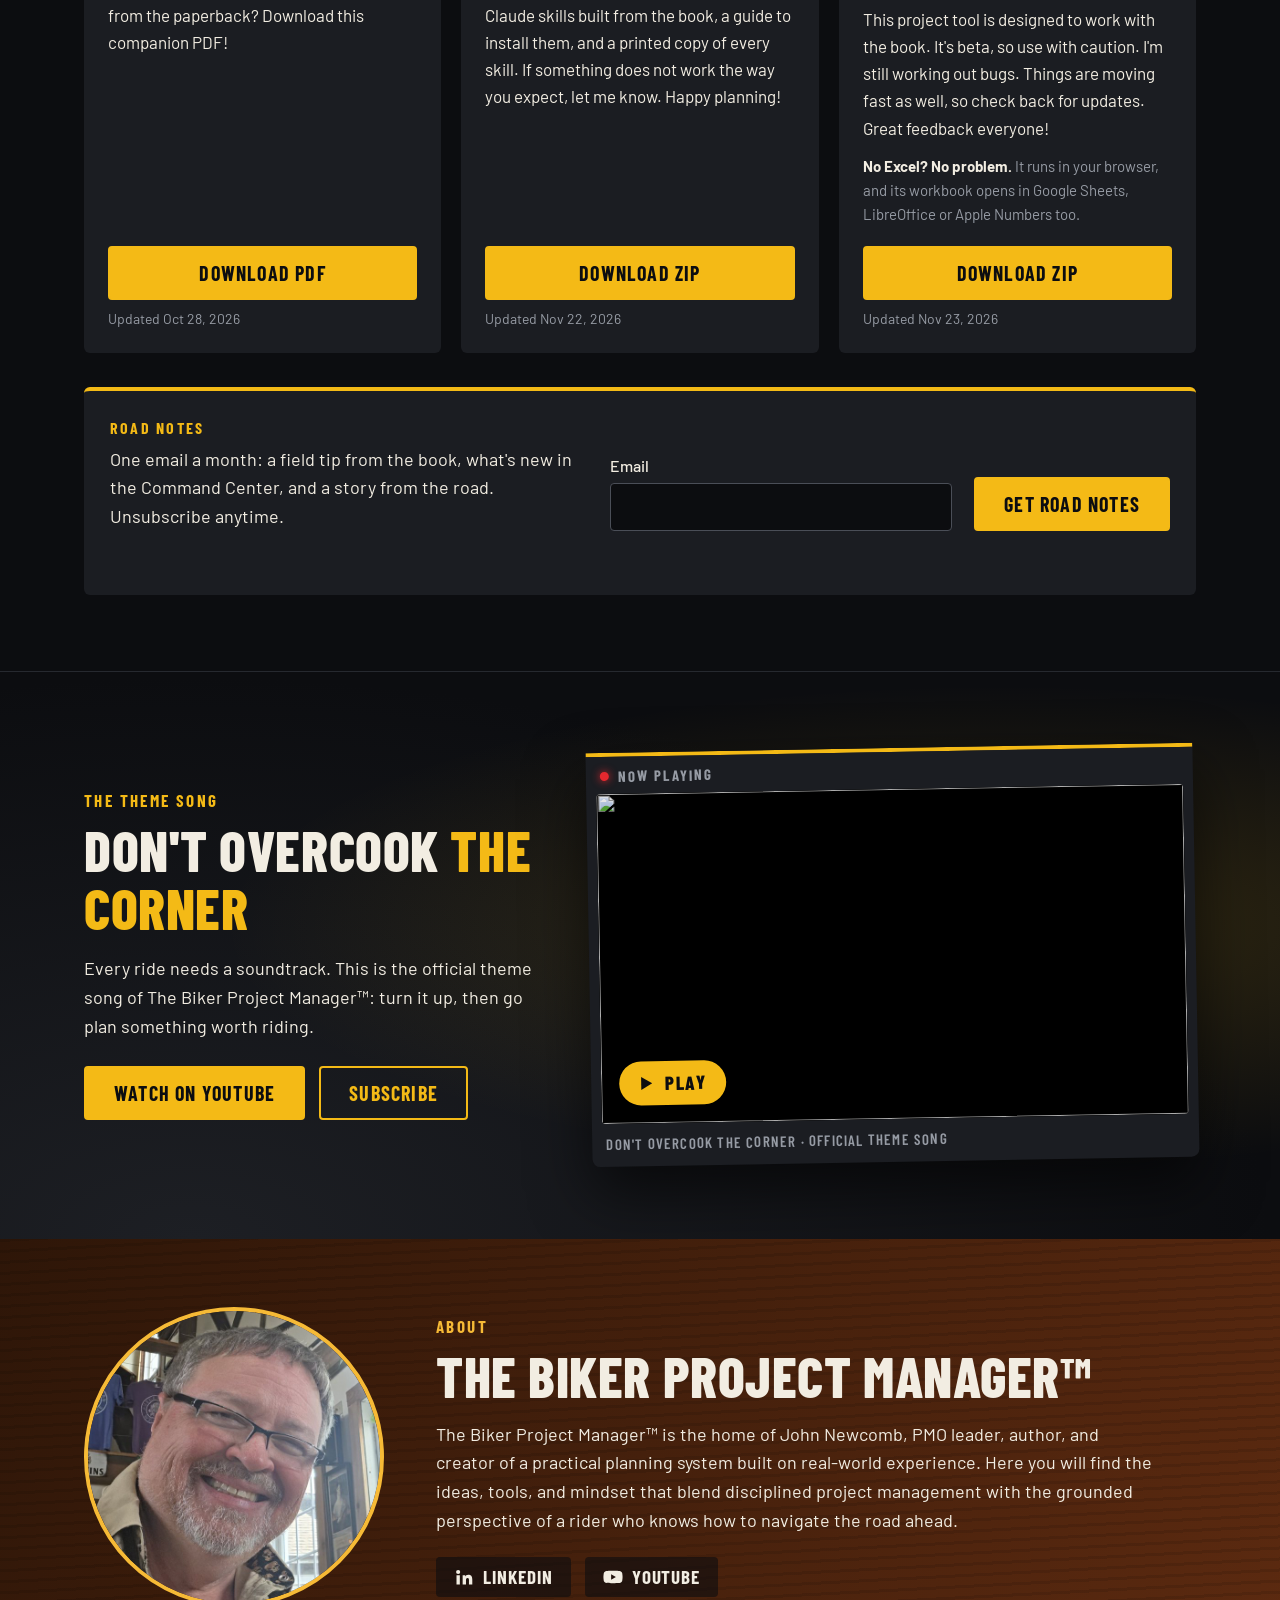
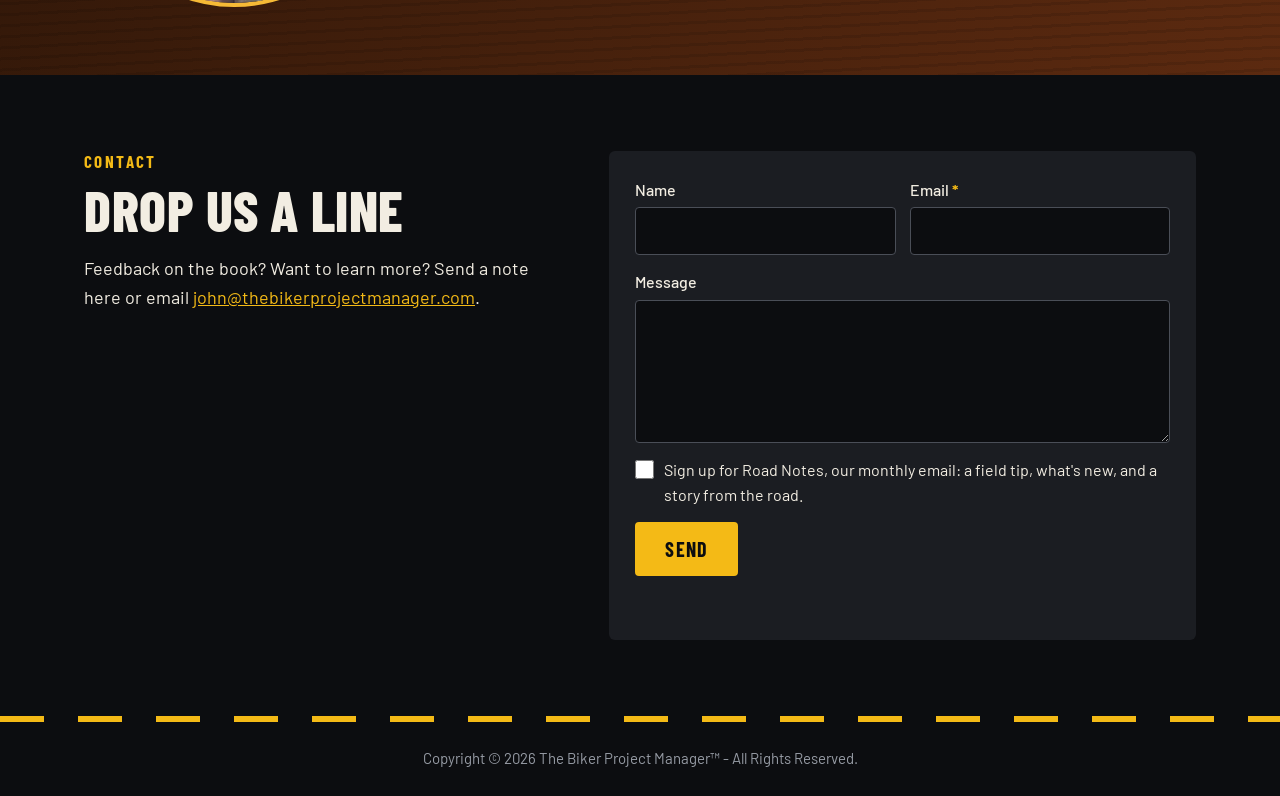
==== commit 212ce10d: "Update downloads Nov 23, 2026" ====
--- a/index.html
+++ b/index.html
@@ -20,7 +20,7 @@
 <link rel="preconnect" href="https://fonts.googleapis.com">
 <link rel="preconnect" href="https://fonts.gstatic.com" crossorigin>
 <link href="https://fonts.googleapis.com/css2?family=Barlow+Condensed:wght@600;700;800&family=Barlow:ital,wght@0,400;0,500;0,600;1,400&display=swap" rel="stylesheet">
-<link rel="stylesheet" href="style.css?v=202611230837">
+<link rel="stylesheet" href="style.css?v=202611230856">
 </head>
 <body>
 
@@ -227,7 +227,7 @@
   </div>
 </footer>
 
-<script src="site-settings.js?v=202611230837"></script>
+<script src="site-settings.js?v=202611230856"></script>
 <script>
 (function () {
   var site = window.SITE;
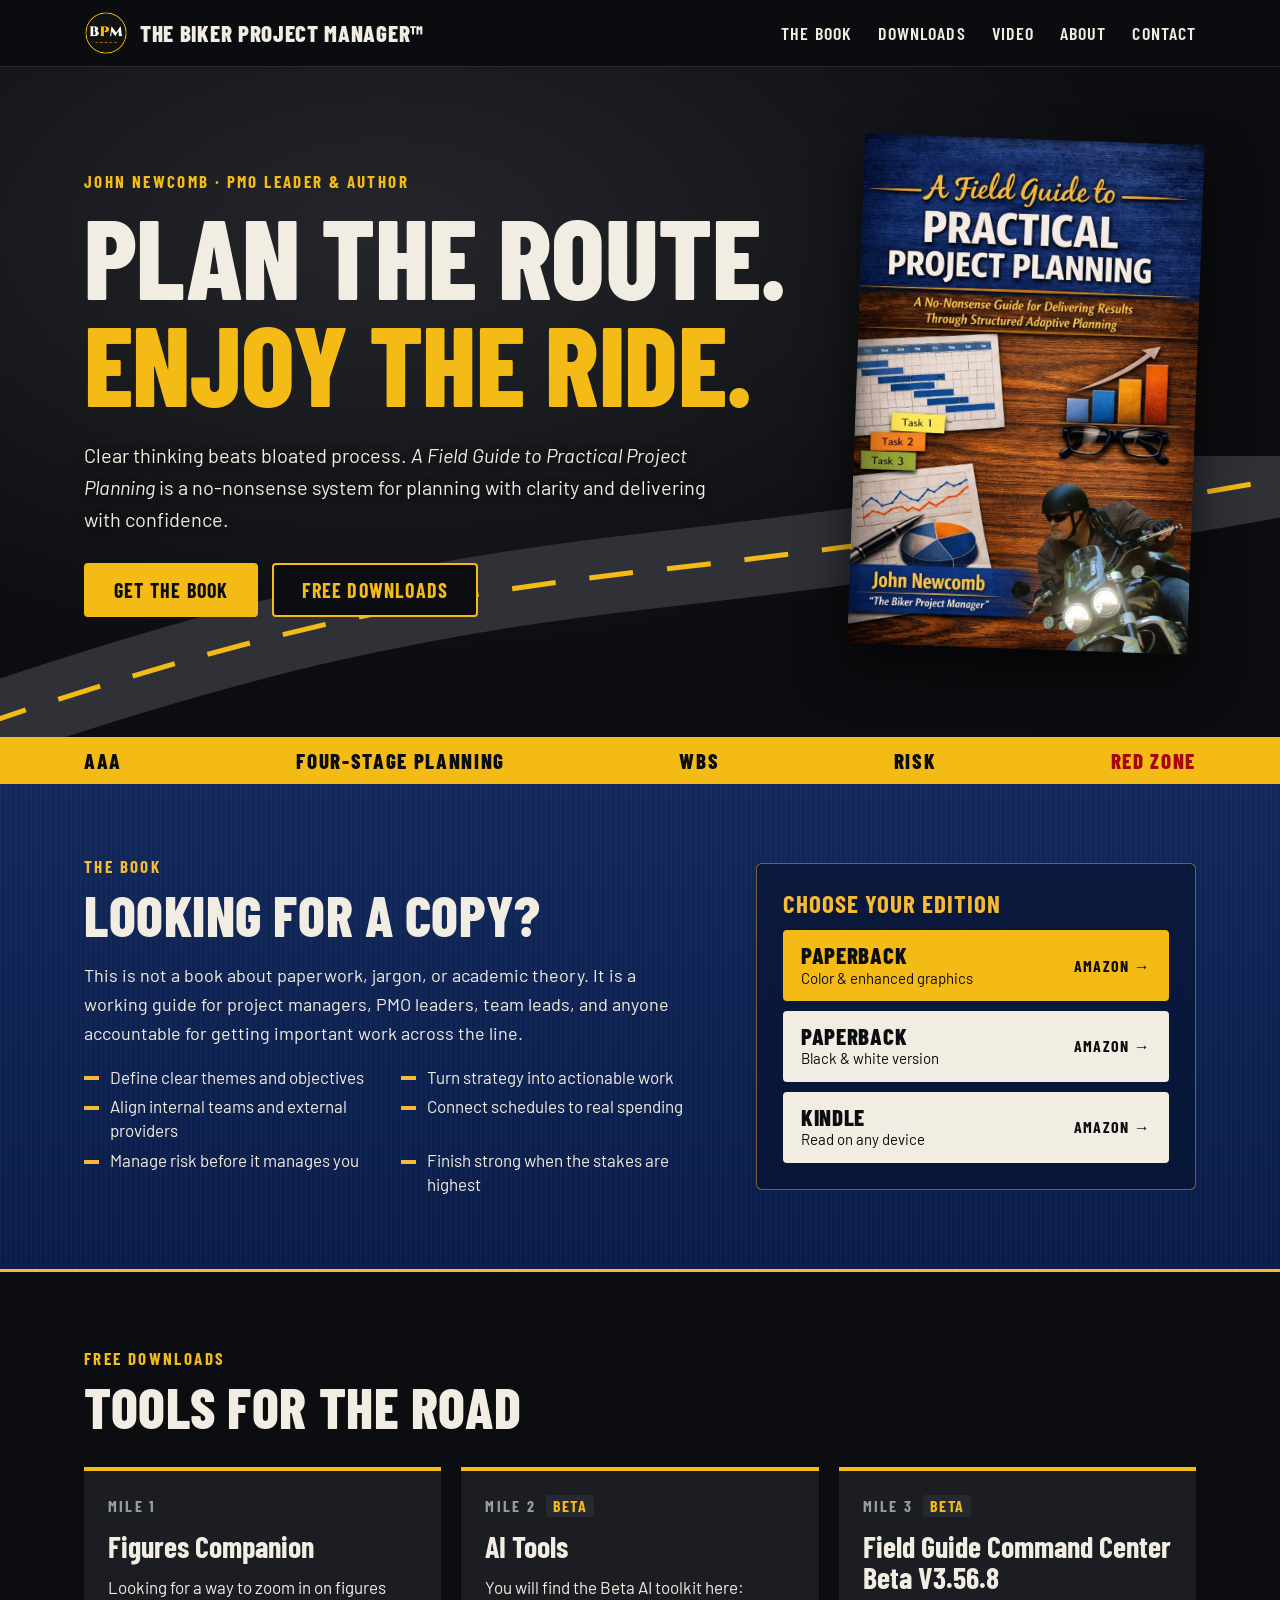
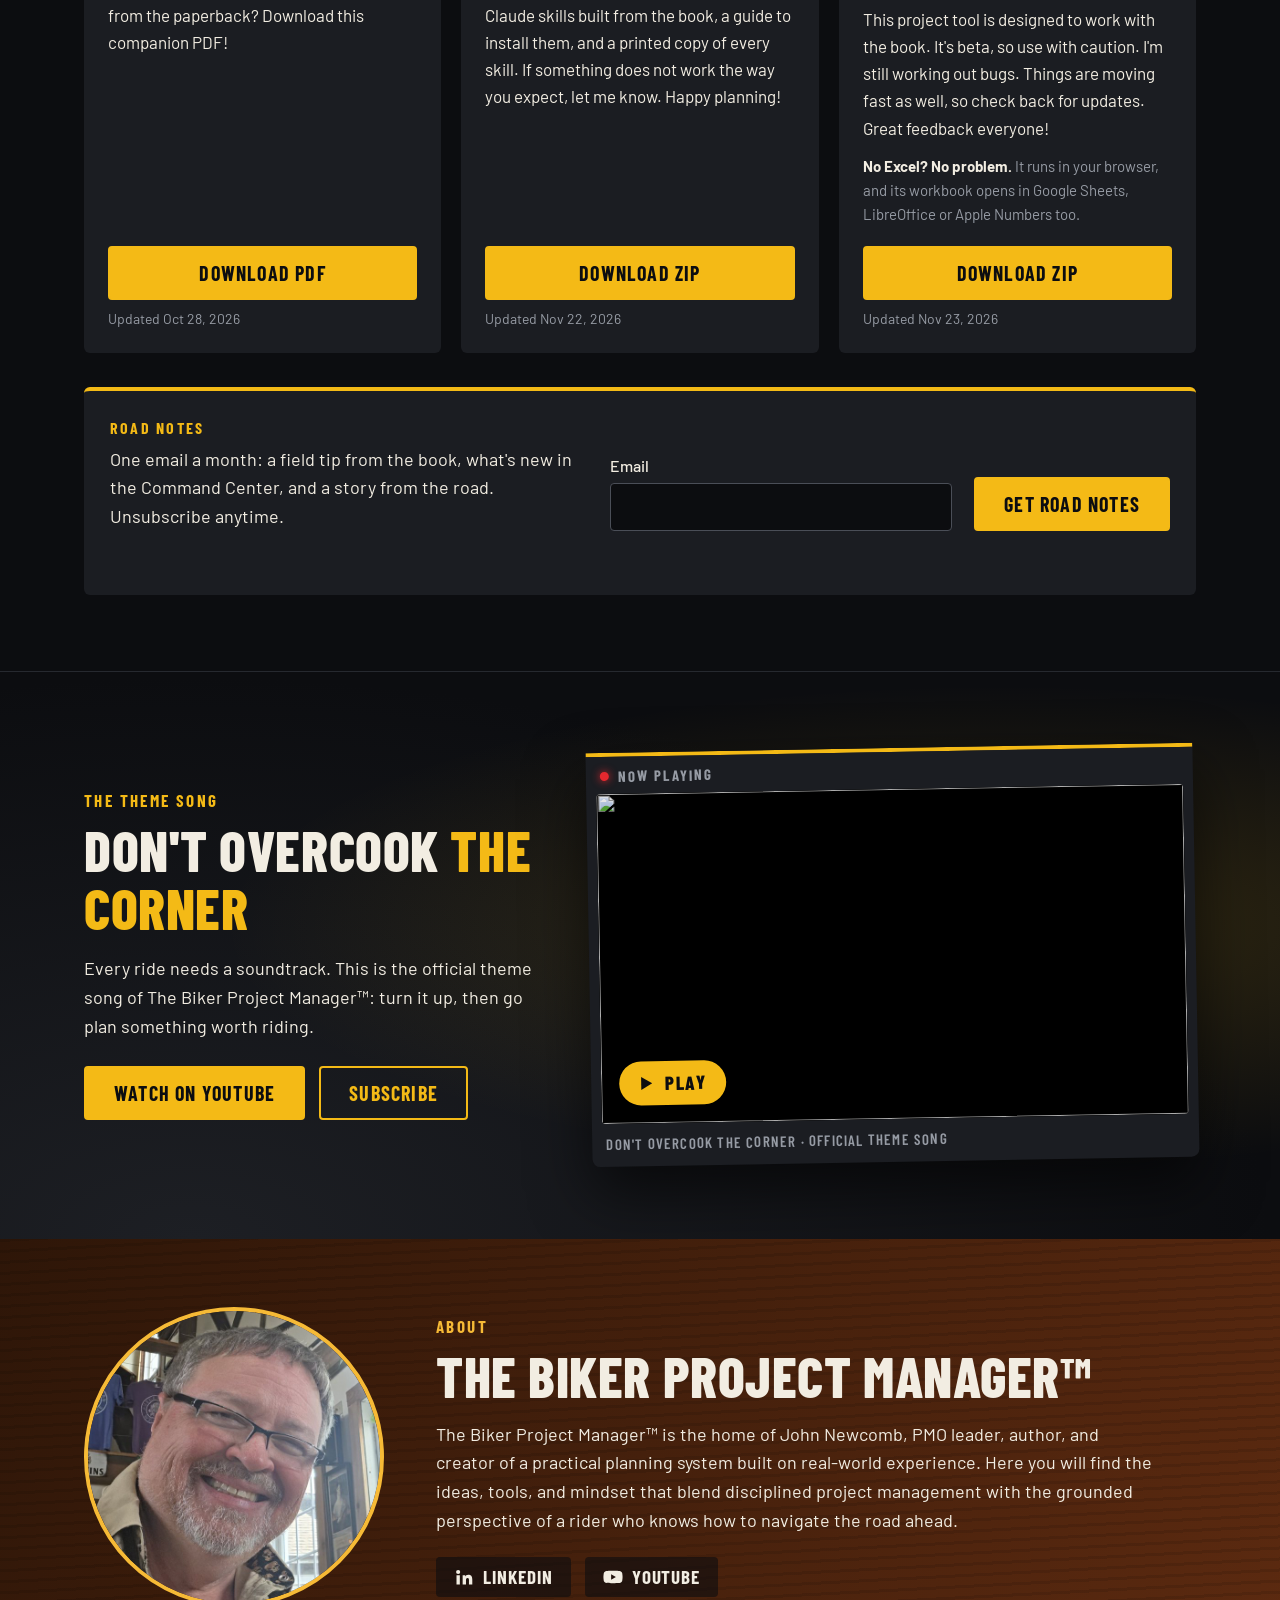
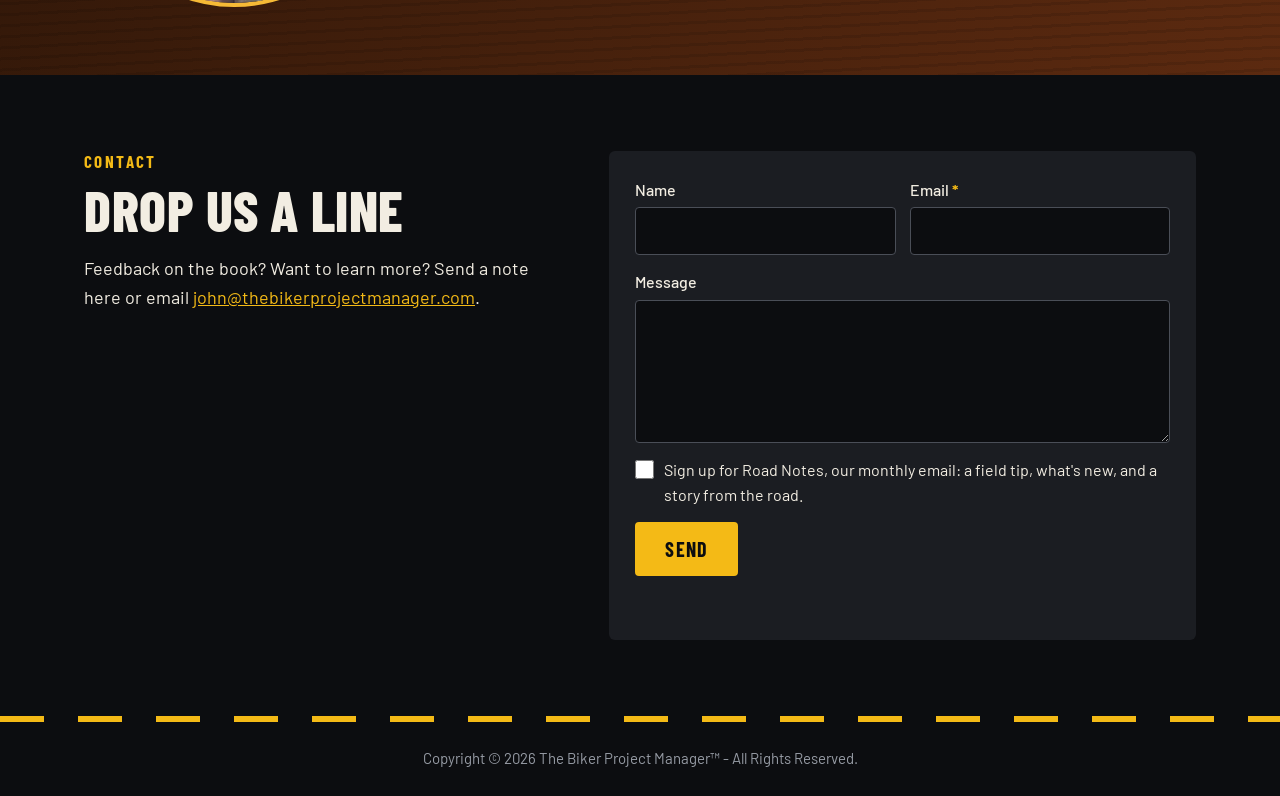
==== commit be1be338: "Update downloads Nov 23, 2026" ====
--- a/index.html
+++ b/index.html
@@ -20,7 +20,7 @@
 <link rel="preconnect" href="https://fonts.googleapis.com">
 <link rel="preconnect" href="https://fonts.gstatic.com" crossorigin>
 <link href="https://fonts.googleapis.com/css2?family=Barlow+Condensed:wght@600;700;800&family=Barlow:ital,wght@0,400;0,500;0,600;1,400&display=swap" rel="stylesheet">
-<link rel="stylesheet" href="style.css?v=202611230856">
+<link rel="stylesheet" href="style.css?v=202611230922">
 </head>
 <body>
 
@@ -227,7 +227,7 @@
   </div>
 </footer>
 
-<script src="site-settings.js?v=202611230856"></script>
+<script src="site-settings.js?v=202611230922"></script>
 <script>
 (function () {
   var site = window.SITE;
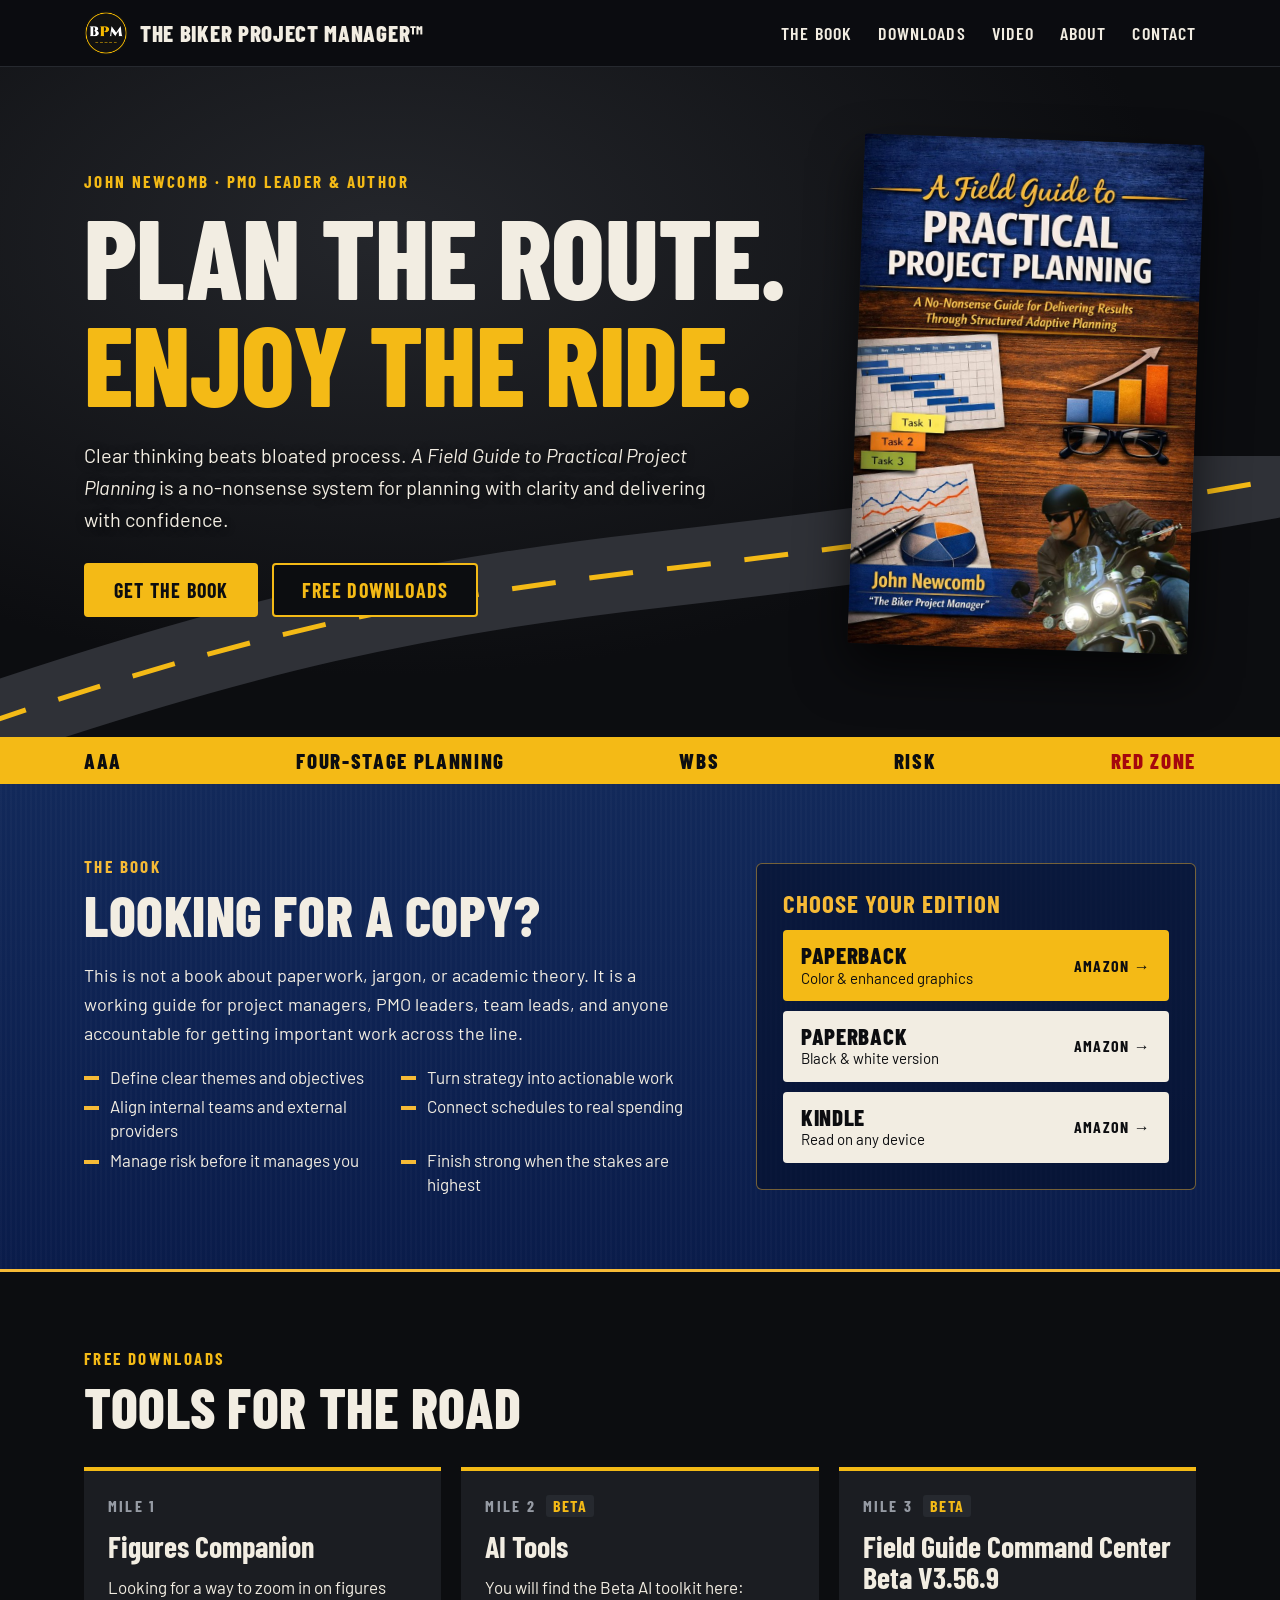
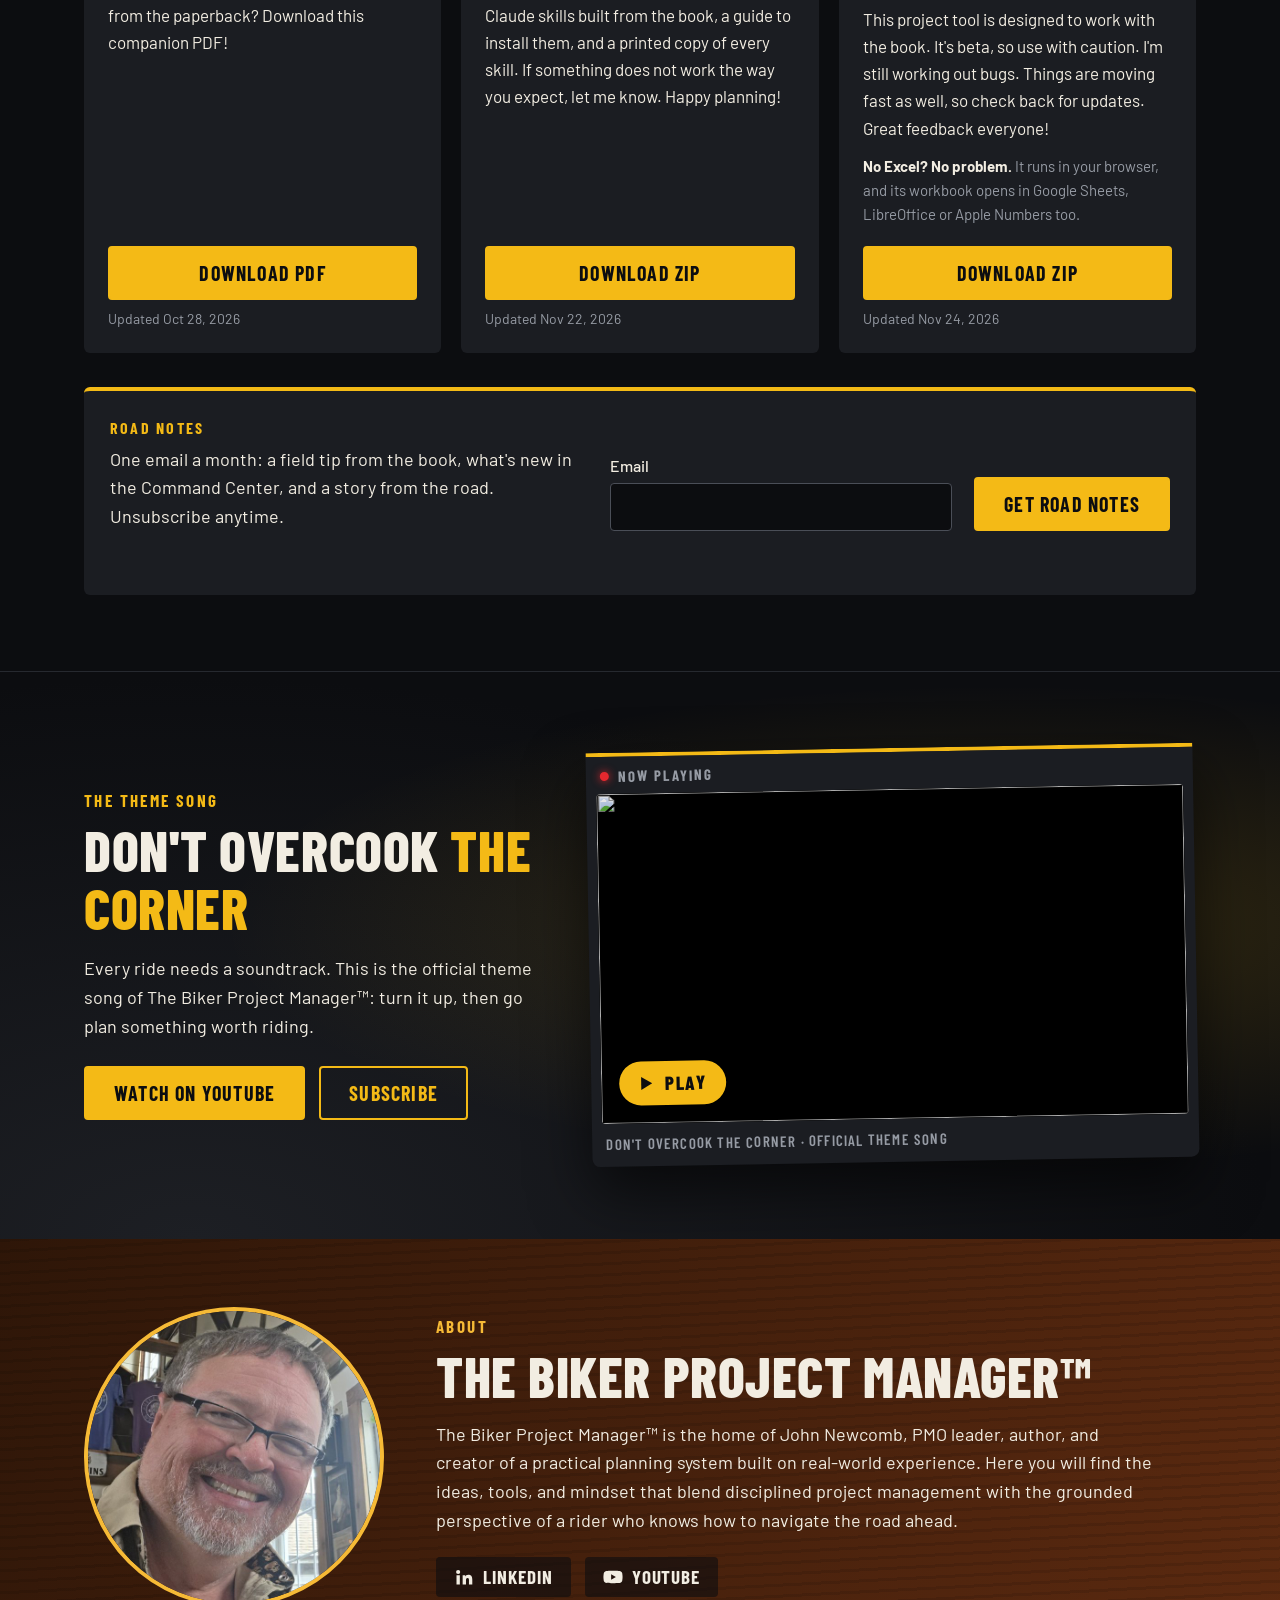
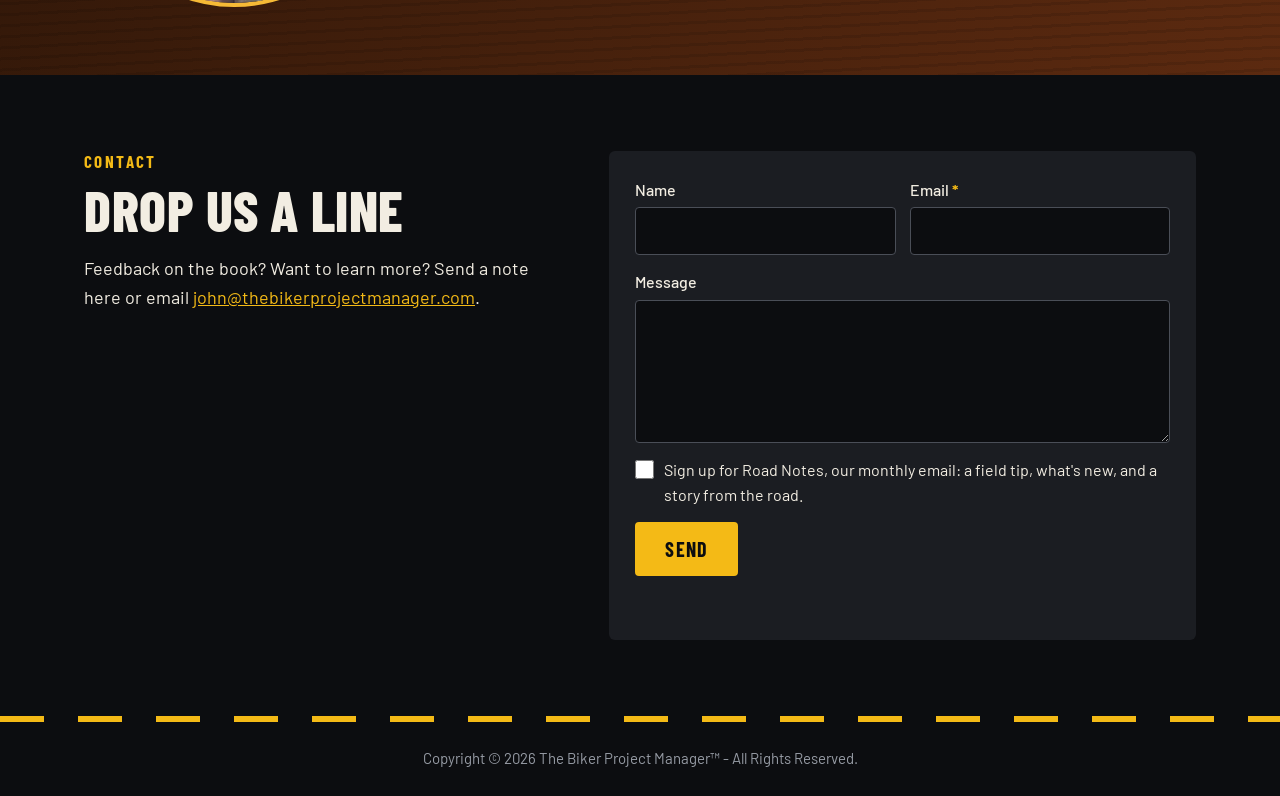
==== commit 95032b3f: "Update downloads Nov 24, 2026" ====
--- a/index.html
+++ b/index.html
@@ -20,7 +20,7 @@
 <link rel="preconnect" href="https://fonts.googleapis.com">
 <link rel="preconnect" href="https://fonts.gstatic.com" crossorigin>
 <link href="https://fonts.googleapis.com/css2?family=Barlow+Condensed:wght@600;700;800&family=Barlow:ital,wght@0,400;0,500;0,600;1,400&display=swap" rel="stylesheet">
-<link rel="stylesheet" href="style.css?v=202611230922">
+<link rel="stylesheet" href="style.css?v=202611241308">
 </head>
 <body>
 
@@ -227,7 +227,7 @@
   </div>
 </footer>
 
-<script src="site-settings.js?v=202611230922"></script>
+<script src="site-settings.js?v=202611241308"></script>
 <script>
 (function () {
   var site = window.SITE;
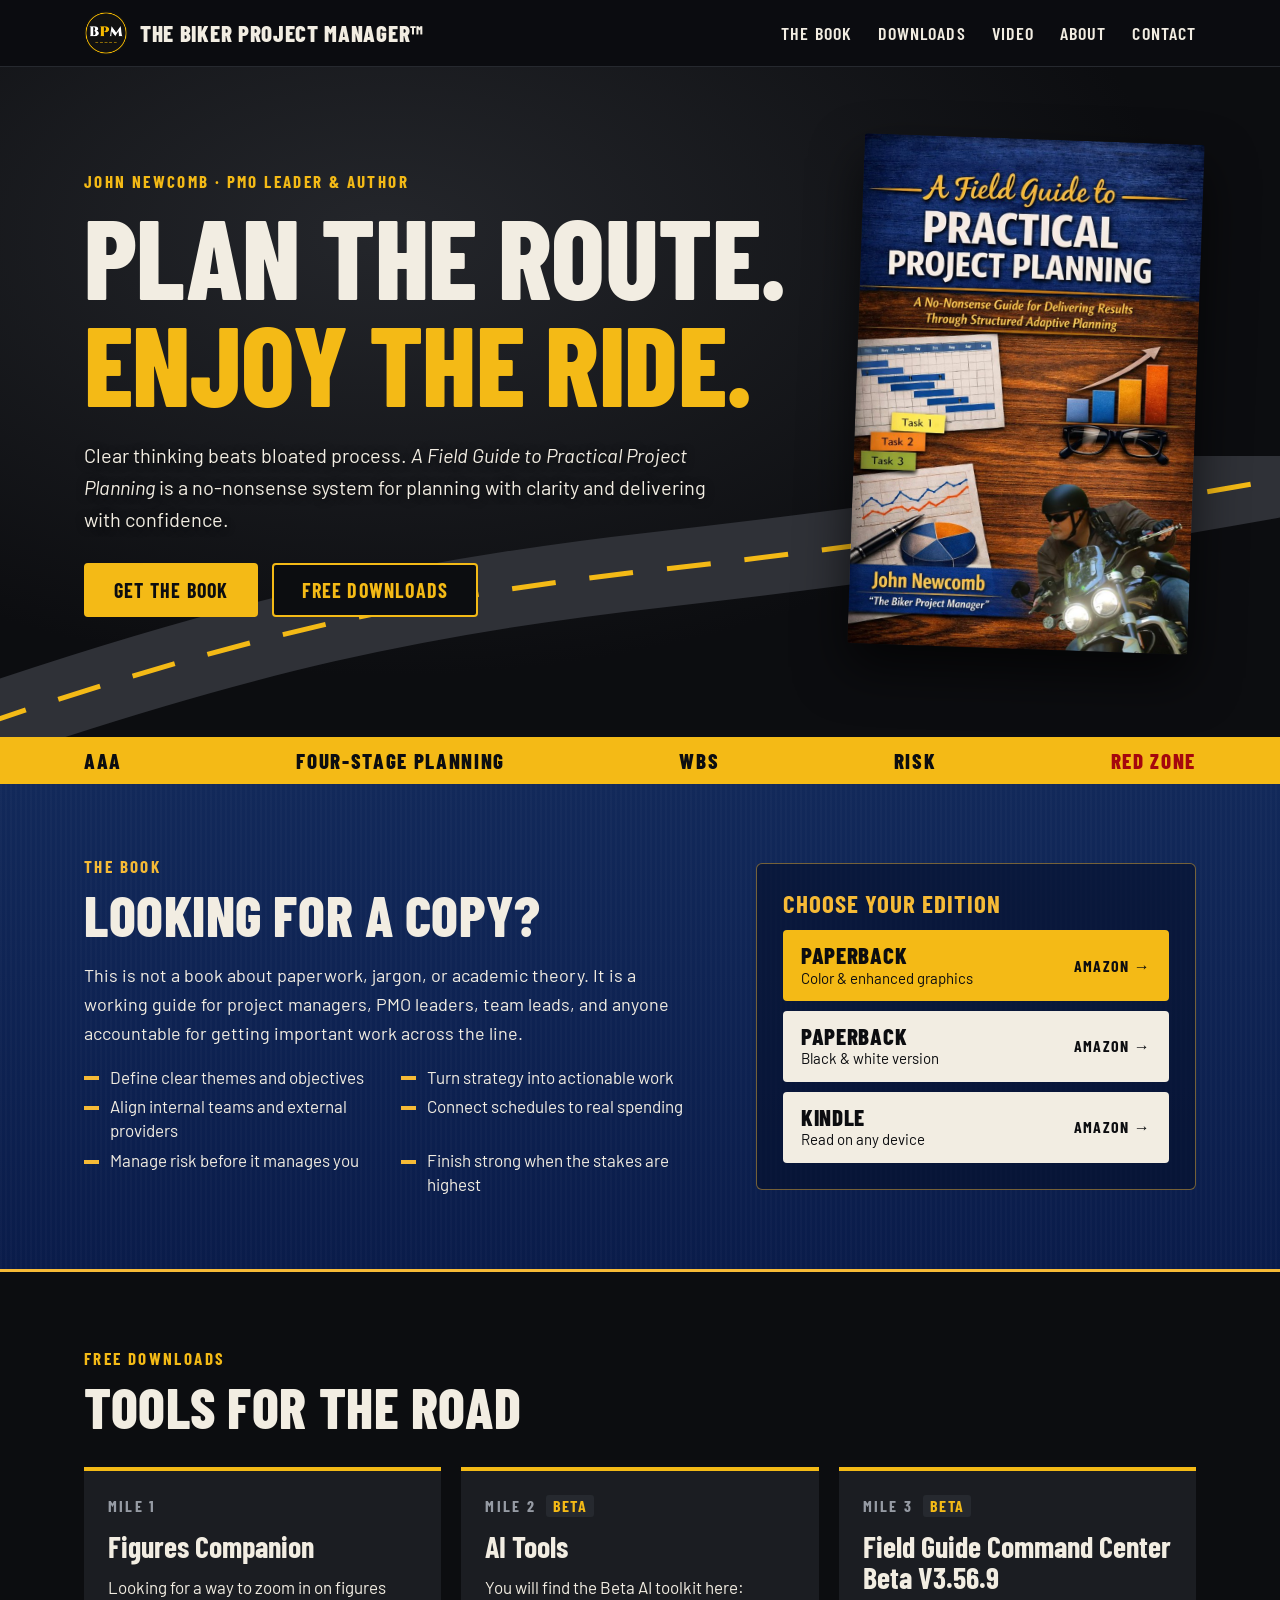
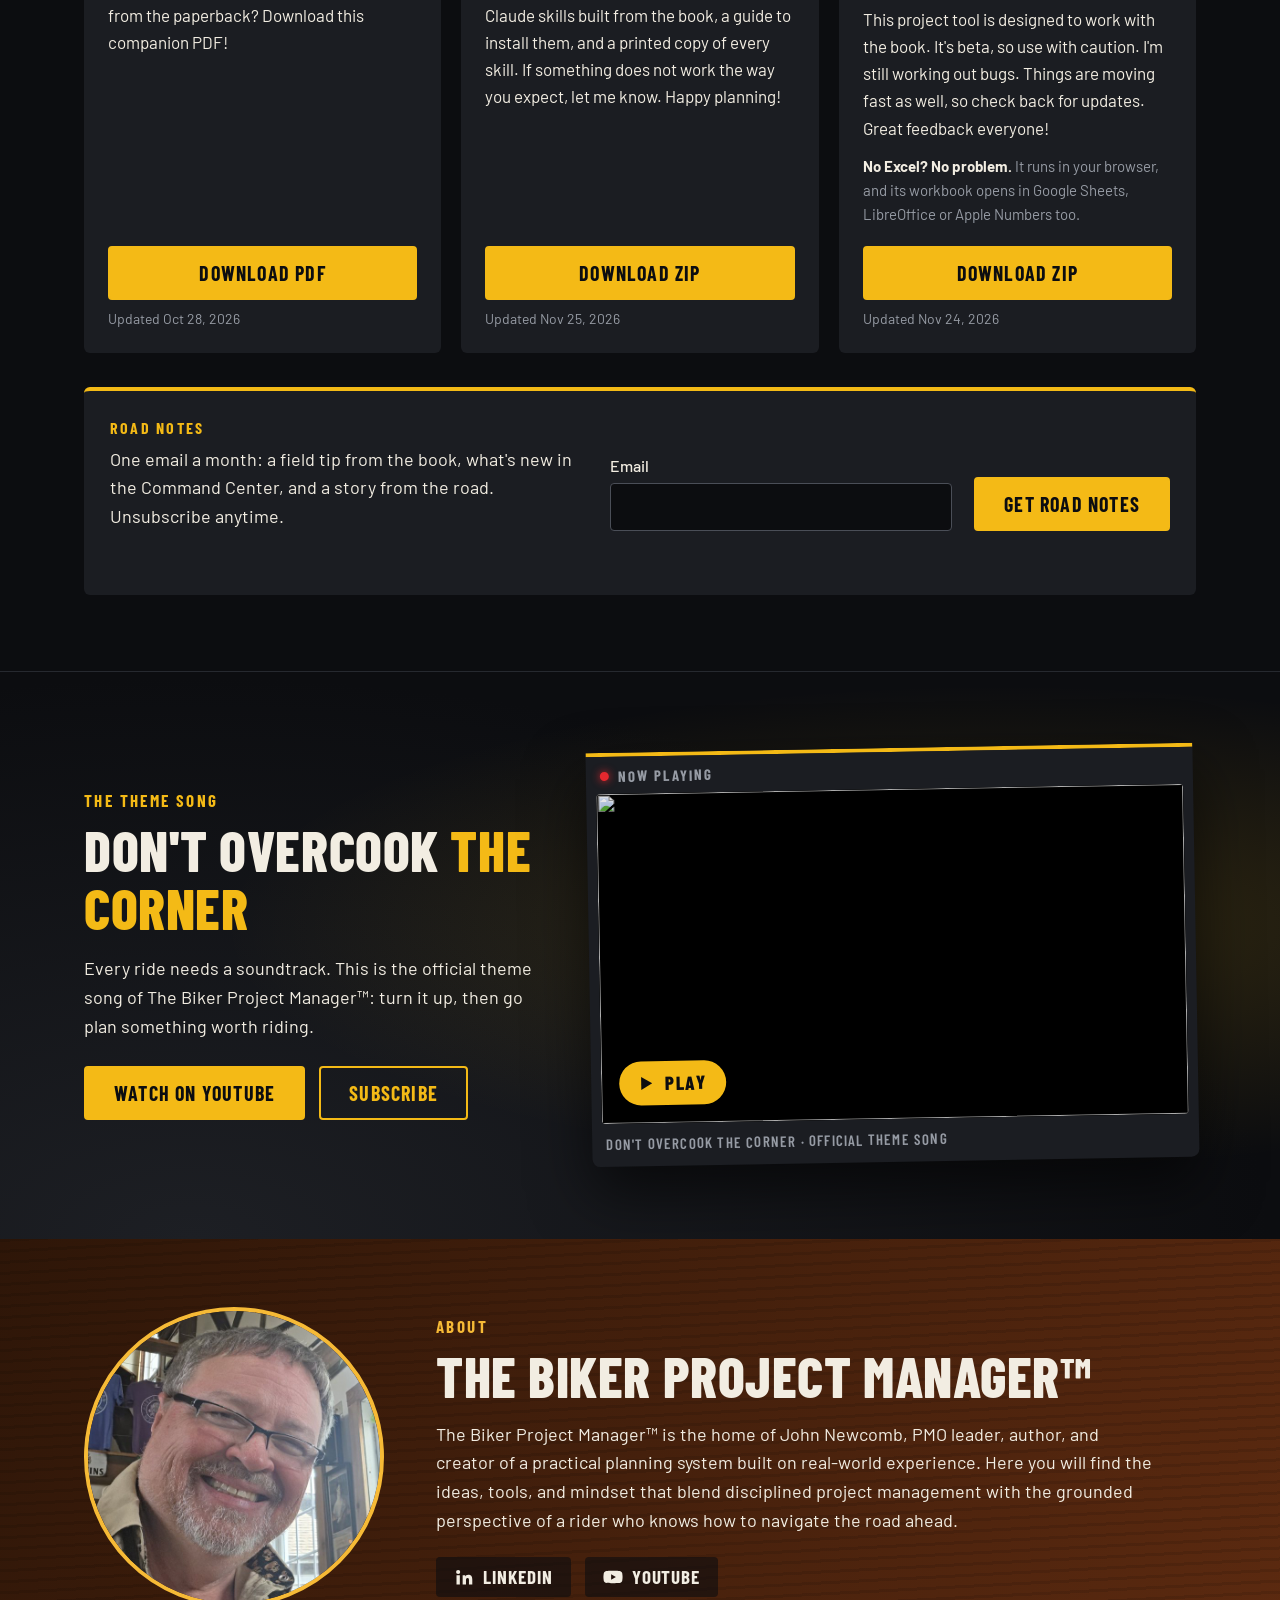
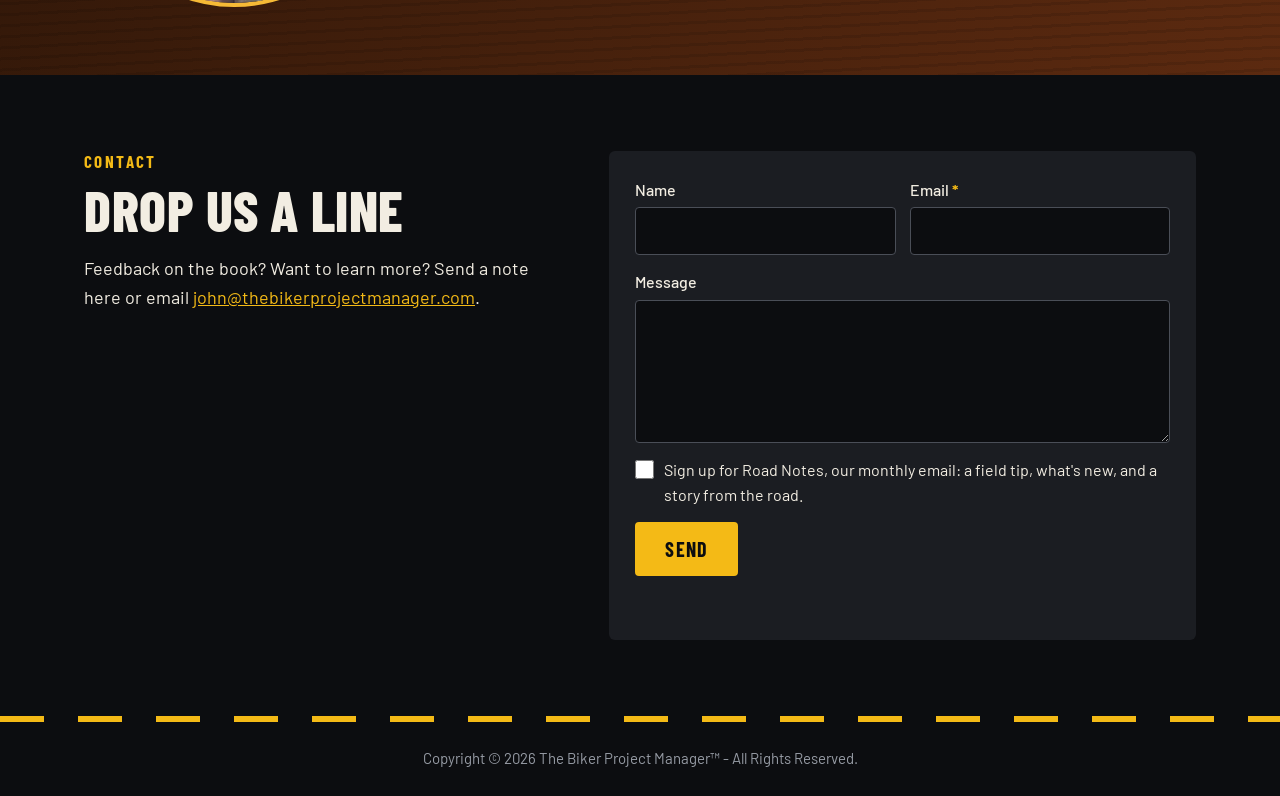
==== commit e8c3674a: "Update downloads Nov 25, 2026" ====
--- a/index.html
+++ b/index.html
@@ -20,7 +20,7 @@
 <link rel="preconnect" href="https://fonts.googleapis.com">
 <link rel="preconnect" href="https://fonts.gstatic.com" crossorigin>
 <link href="https://fonts.googleapis.com/css2?family=Barlow+Condensed:wght@600;700;800&family=Barlow:ital,wght@0,400;0,500;0,600;1,400&display=swap" rel="stylesheet">
-<link rel="stylesheet" href="style.css?v=202611241308">
+<link rel="stylesheet" href="style.css?v=202611252121">
 </head>
 <body>
 
@@ -227,7 +227,7 @@
   </div>
 </footer>
 
-<script src="site-settings.js?v=202611241308"></script>
+<script src="site-settings.js?v=202611252121"></script>
 <script>
 (function () {
   var site = window.SITE;
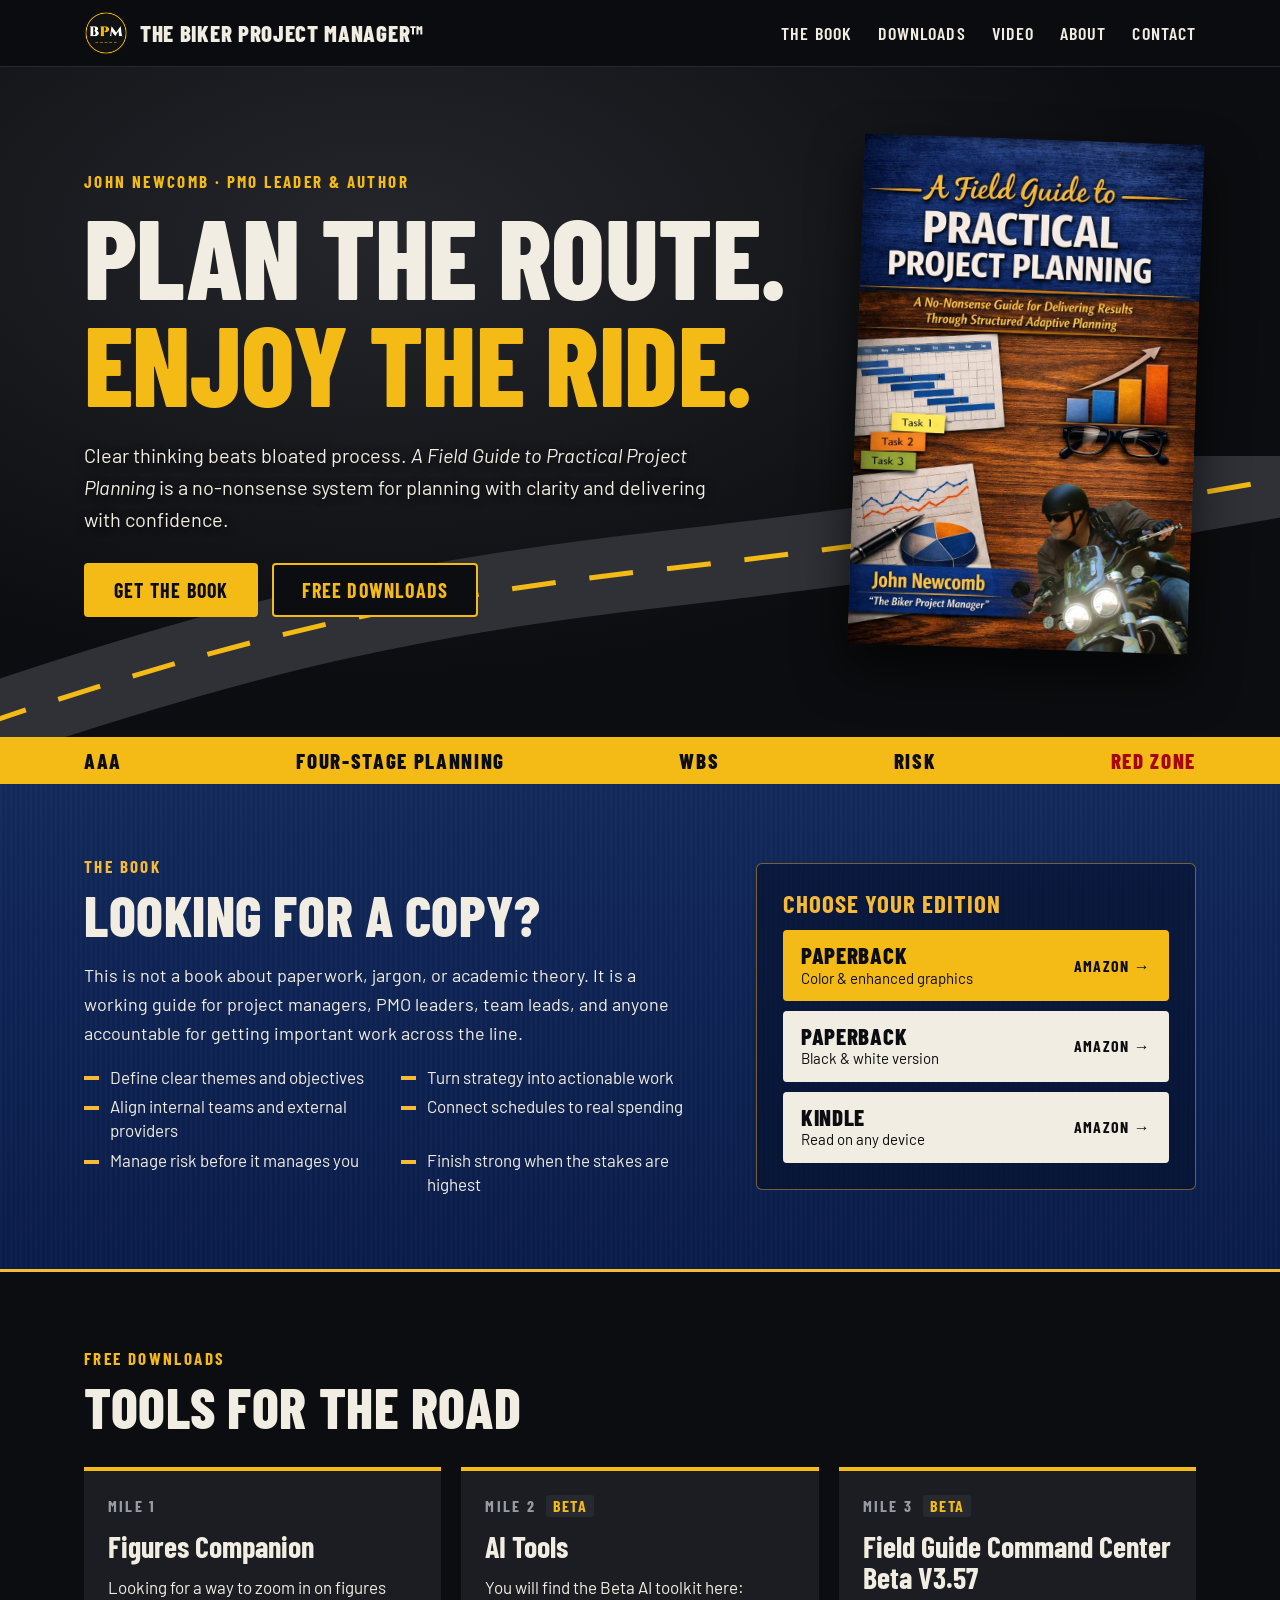
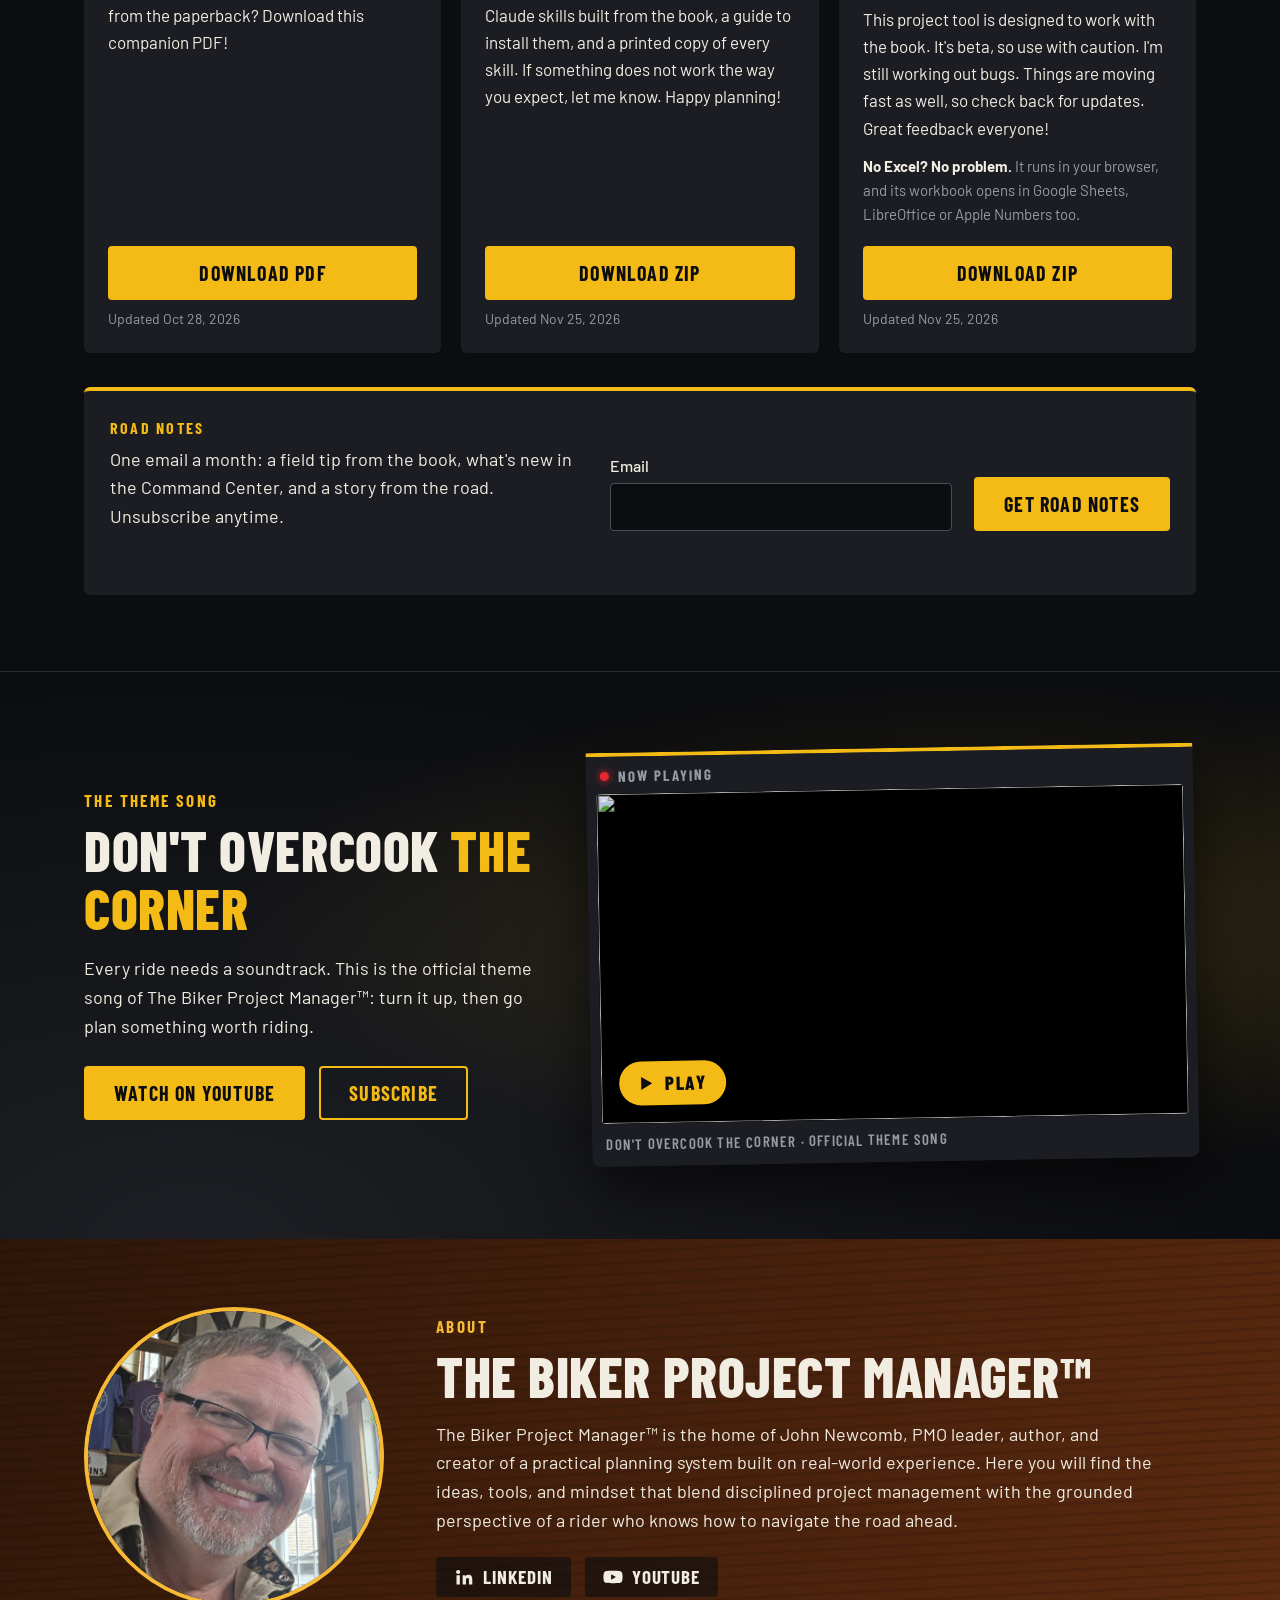
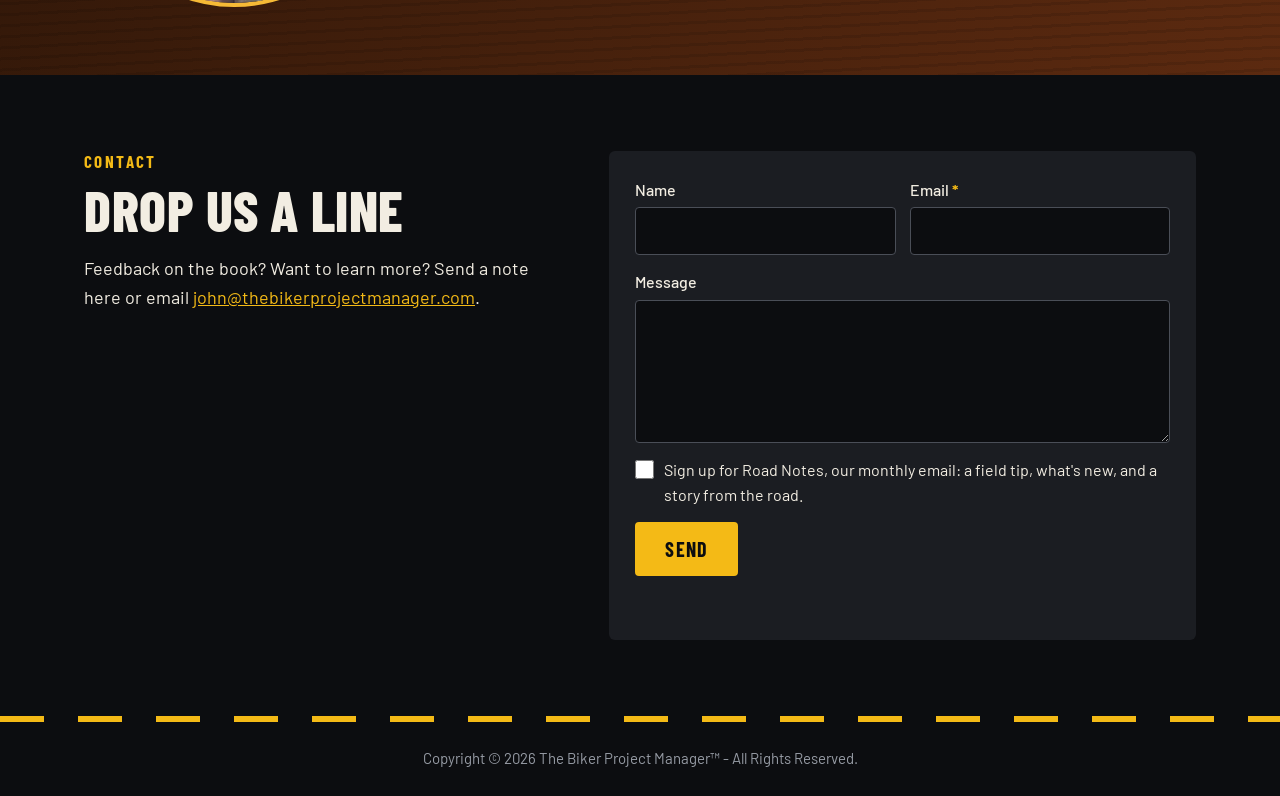
==== commit bb6a26d2: "Update downloads Nov 25, 2026" ====
--- a/index.html
+++ b/index.html
@@ -20,7 +20,7 @@
 <link rel="preconnect" href="https://fonts.googleapis.com">
 <link rel="preconnect" href="https://fonts.gstatic.com" crossorigin>
 <link href="https://fonts.googleapis.com/css2?family=Barlow+Condensed:wght@600;700;800&family=Barlow:ital,wght@0,400;0,500;0,600;1,400&display=swap" rel="stylesheet">
-<link rel="stylesheet" href="style.css?v=202611252121">
+<link rel="stylesheet" href="style.css?v=202611252245">
 </head>
 <body>
 
@@ -227,7 +227,7 @@
   </div>
 </footer>
 
-<script src="site-settings.js?v=202611252121"></script>
+<script src="site-settings.js?v=202611252245"></script>
 <script>
 (function () {
   var site = window.SITE;
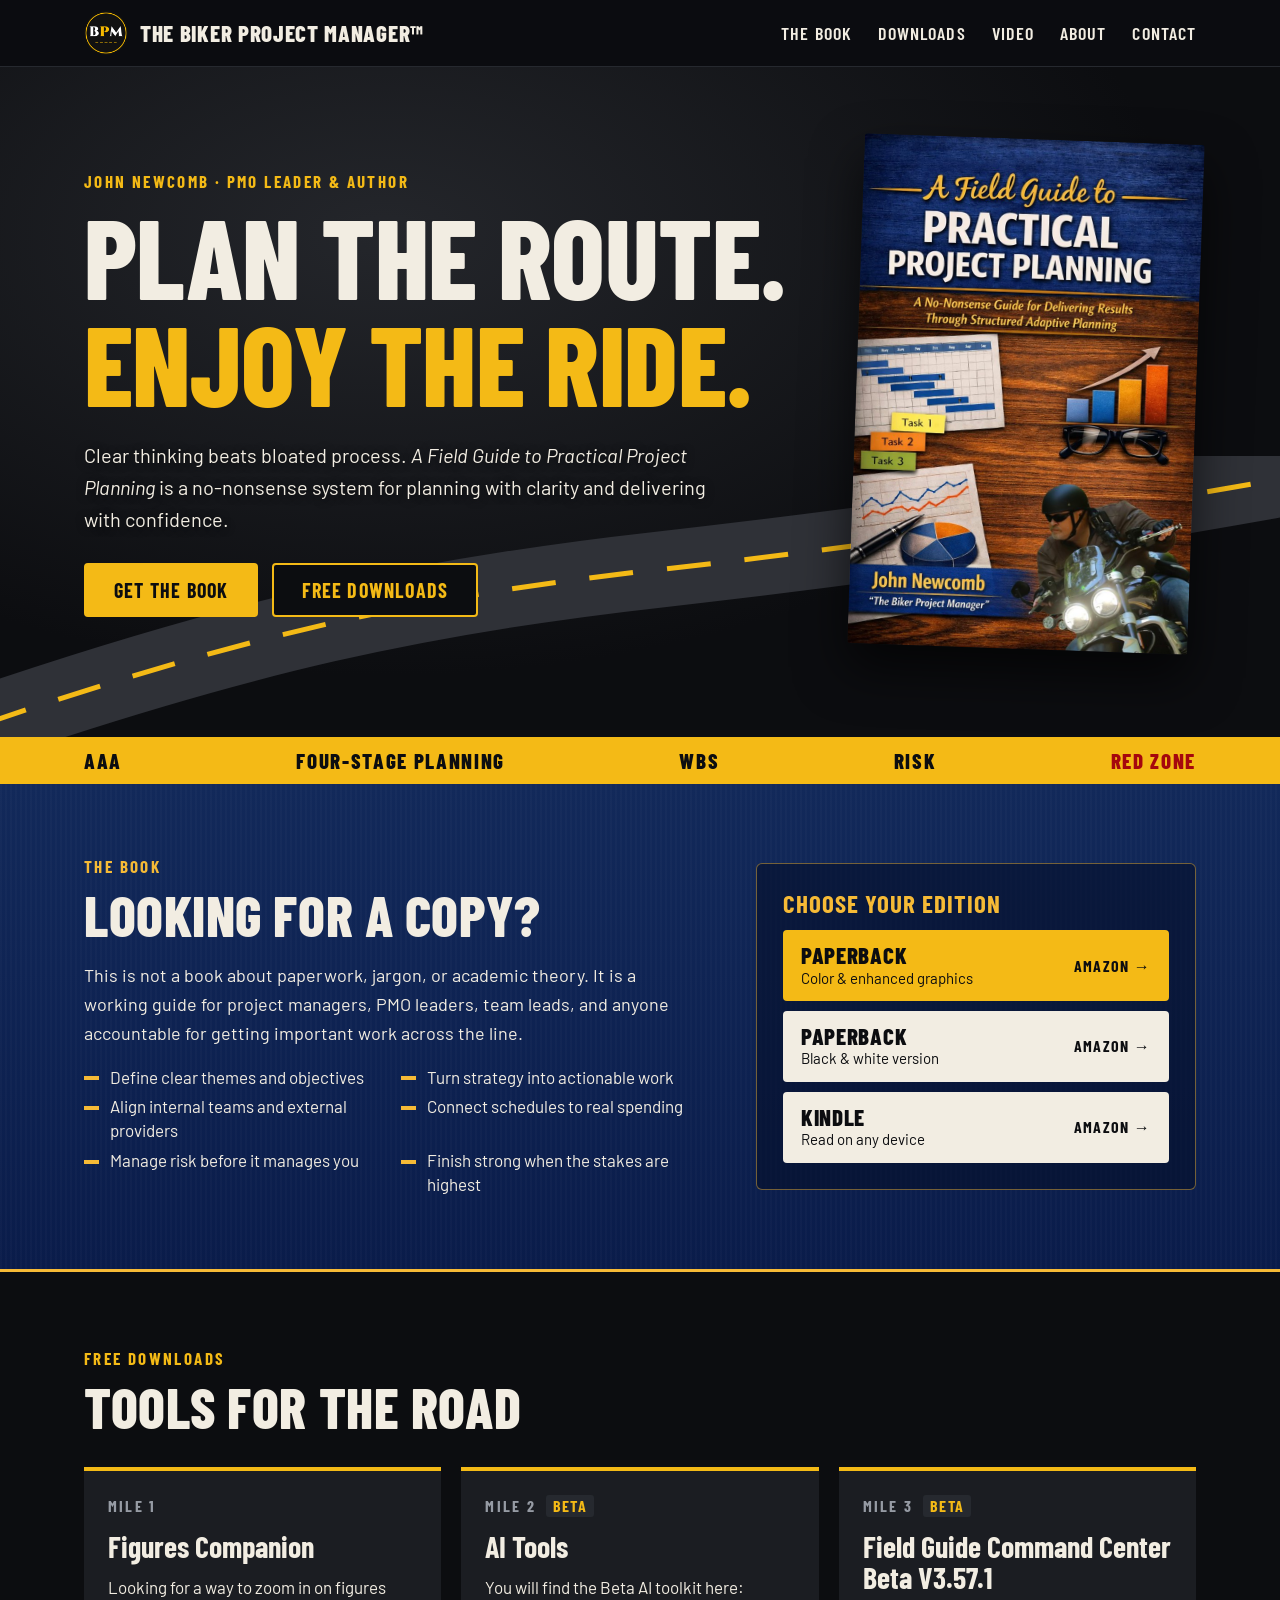
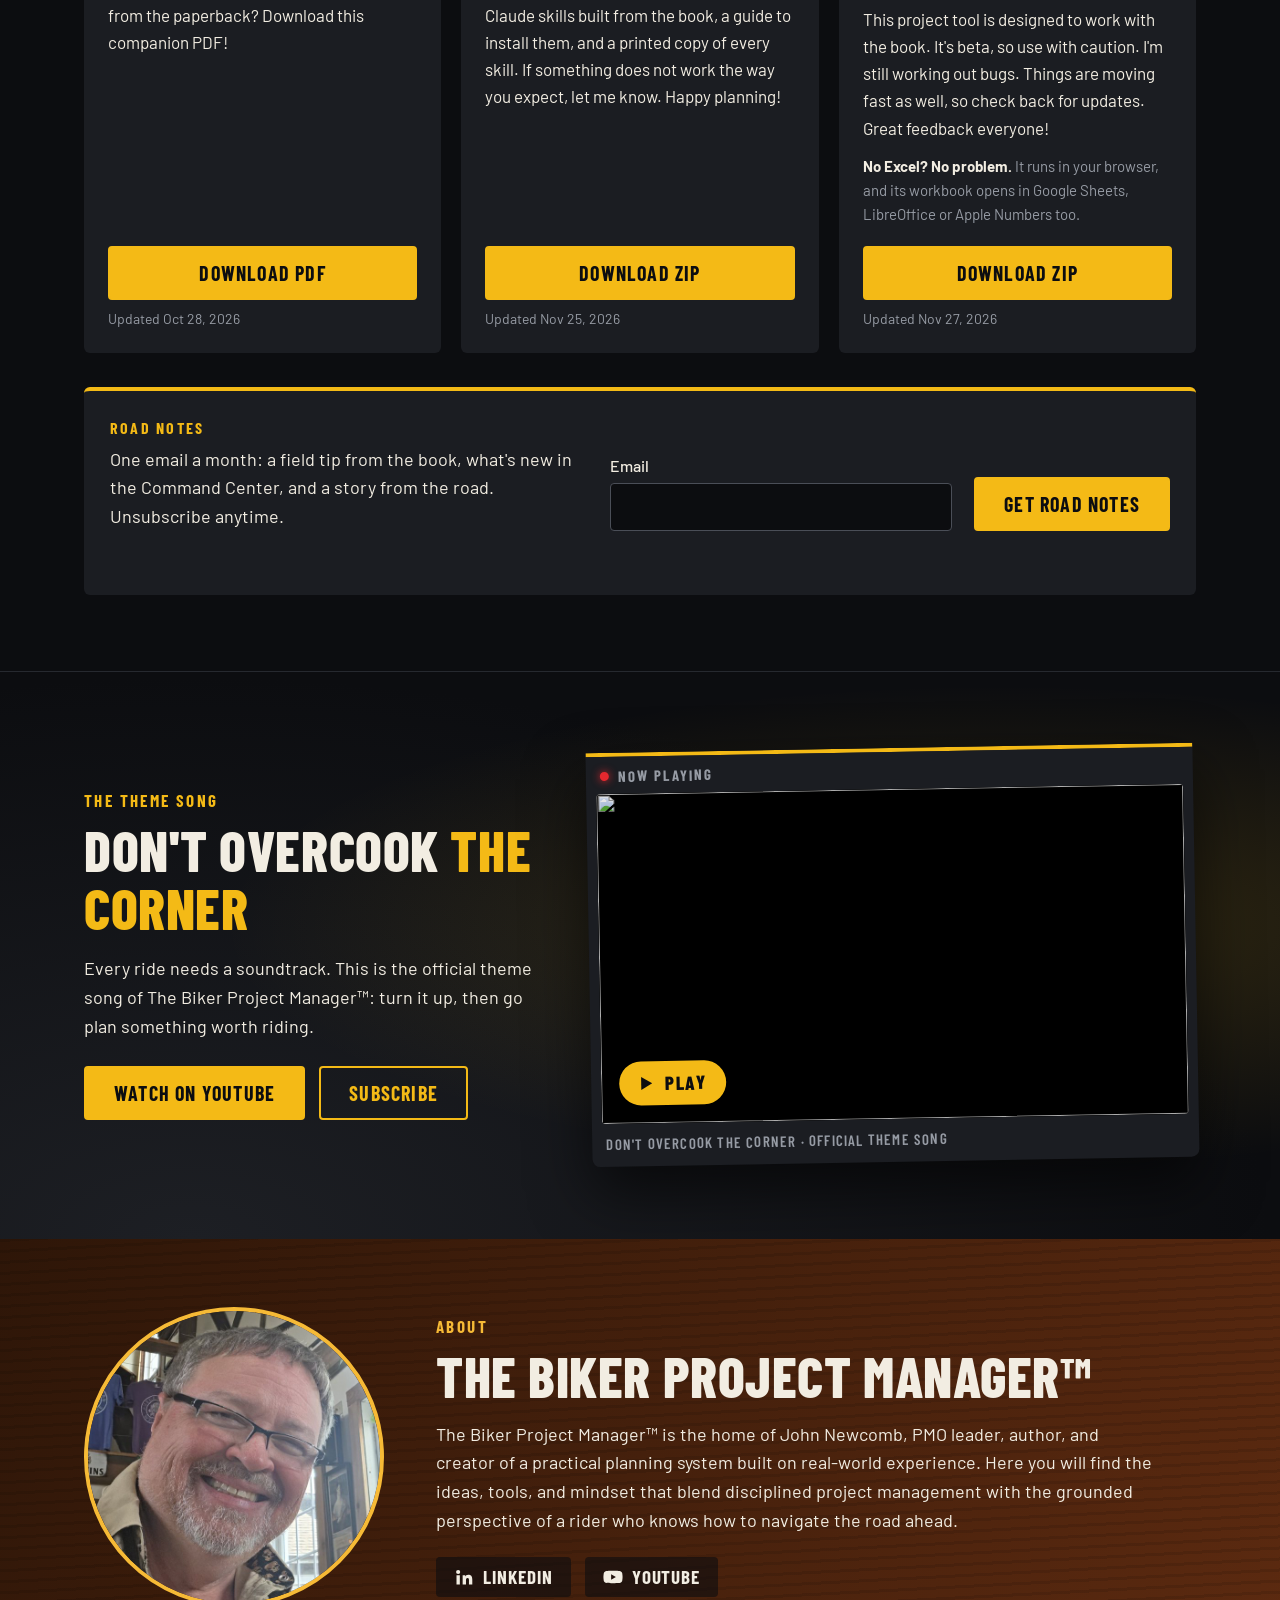
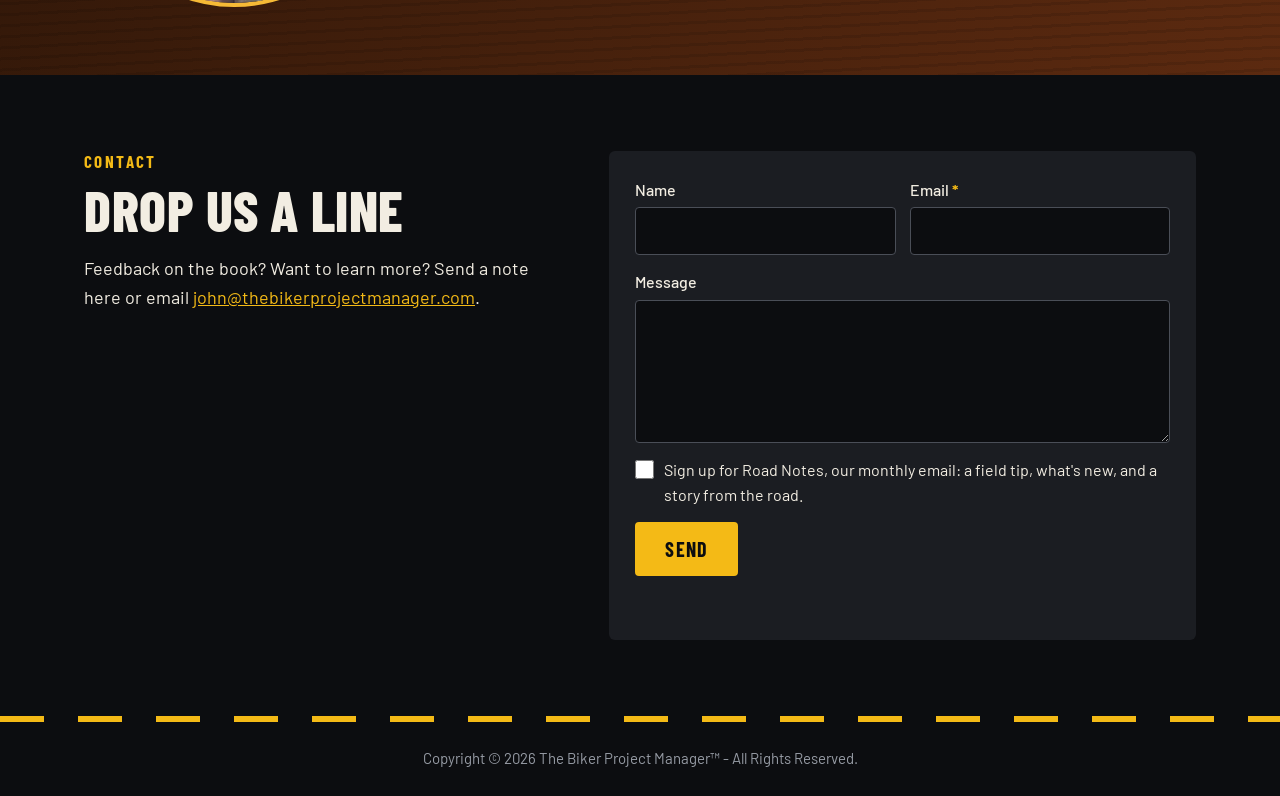
==== commit 1fc79ef7: "Update downloads Nov 27, 2026" ====
--- a/index.html
+++ b/index.html
@@ -20,7 +20,7 @@
 <link rel="preconnect" href="https://fonts.googleapis.com">
 <link rel="preconnect" href="https://fonts.gstatic.com" crossorigin>
 <link href="https://fonts.googleapis.com/css2?family=Barlow+Condensed:wght@600;700;800&family=Barlow:ital,wght@0,400;0,500;0,600;1,400&display=swap" rel="stylesheet">
-<link rel="stylesheet" href="style.css?v=202611252245">
+<link rel="stylesheet" href="style.css?v=202611272002">
 </head>
 <body>
 
@@ -227,7 +227,7 @@
   </div>
 </footer>
 
-<script src="site-settings.js?v=202611252245"></script>
+<script src="site-settings.js?v=202611272002"></script>
 <script>
 (function () {
   var site = window.SITE;
